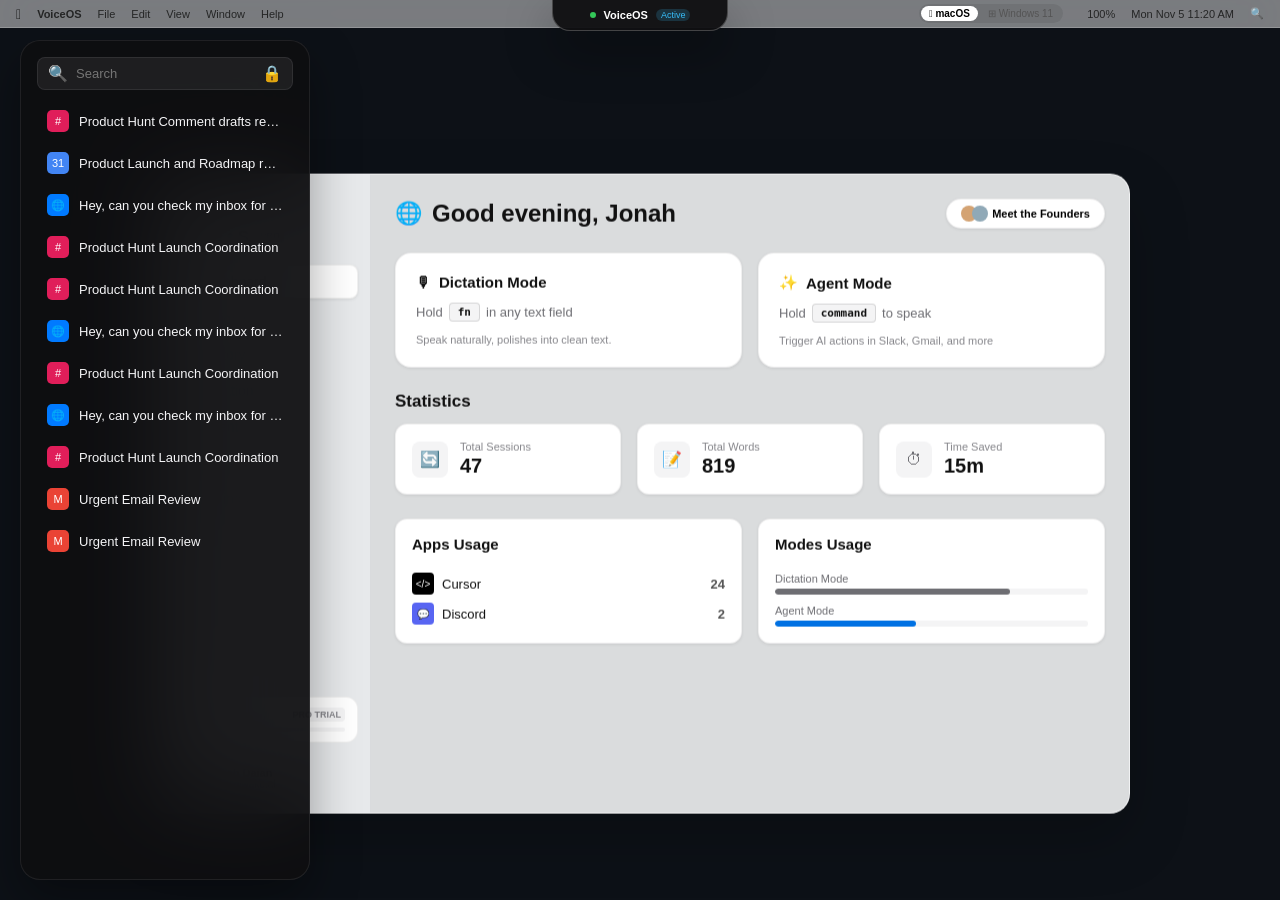
==== app/index.html @ 4b5e52b2 "feat(web): marketing website, web companion application, and UI design assets - Modern landing page " ====
<!DOCTYPE html>
<html lang="en">
<head>
  <meta charset="UTF-8">
  <meta name="viewport" content="width=device-width, initial-scale=1.0">
  <title>VoiceOS — Notch Glass Island & Circle to Ask</title>
  <link rel="stylesheet" href="../tokens.css">
  <link rel="stylesheet" href="styles.css">
</head>
<body>

  <!-- macOS Tahoe Top Menu Bar -->
  <header class="macos-menubar">
    <div class="menubar-left">
      <span class="menubar-apple-logo"></span>
      <span class="menubar-item active">VoiceOS</span>
      <span class="menubar-item">File</span>
      <span class="menubar-item">Edit</span>
      <span class="menubar-item">View</span>
      <span class="menubar-item">Window</span>
      <span class="menubar-item">Help</span>
    </div>
    <div class="menubar-right">
      <!-- Platform Switcher: macOS vs Windows 11 -->
      <div id="platformSwitcher" style="display: flex; align-items: center; background: rgba(0, 0, 0, 0.08); border-radius: 9999px; padding: 2px; gap: 2px; margin-right: 8px;">
        <button id="btnPlatformMac" style="background: #ffffff; border: none; border-radius: 9999px; padding: 2px 8px; font-size: 10px; font-weight: bold; cursor: pointer;"> macOS</button>
        <button id="btnPlatformWin" style="background: none; border: none; border-radius: 9999px; padding: 2px 8px; font-size: 10px; font-weight: 500; cursor: pointer; color: #555;">⊞ Windows 11</button>
      </div>

      <!-- Visible Screen Capture Indicator -->
      <div class="capture-indicator" id="captureIndicator">
        <span class="capture-dot"></span>
        <span>Screen Capture Active</span>
      </div>
      <span class="menubar-item">100%</span>
      <span class="menubar-item" id="menubarClock">Mon Nov 5 11:20 AM</span>
      <span class="menubar-item">🔍</span>
    </div>
  </header>

  <!-- ======================================================================
       CONTINUOUS NOTCH-ATTACHED GLASS ISLAND (Single Morphing Surface)
       ====================================================================== -->
  <div class="notch-island-wrapper">
    <div class="notch-glass-island" id="notchGlassIsland">
      
      <!-- 1. Resting State: Blends with MacBook Notch -->
      <div class="island-resting-content" id="islandResting">
        <div class="island-resting-dot" id="islandStateDot"></div>
        <span class="island-resting-label">VoiceOS</span>
        <span class="island-resting-badge" id="islandStateBadge">Active</span>
      </div>

      <!-- 2. Expanded State: Morphs continuously on hover / voice / capture -->
      <div class="island-expanded-content" id="islandExpanded">
        <!-- Top Control Bar -->
        <div class="island-header-bar">
          <div class="island-brand">
            <svg style="width: 14px; height: 14px; color: #38bdf8; fill: none; stroke: currentColor; stroke-width: 2;" viewBox="0 0 24 24">
              <circle cx="12" cy="12" r="10"></circle>
              <line x1="2" y1="12" x2="22" y2="12"></line>
              <path d="M12 2a15.3 15.3 0 0 1 4 10 15.3 15.3 0 0 1-4 10 15.3 15.3 0 0 1-4-10 15.3 15.3 0 0 1 4-10z"></path>
            </svg>
            <span>VoiceOS Notch Island</span>
          </div>

          <div class="island-header-actions">
            <!-- Circle to Ask Quick Trigger Button -->
            <button class="btn-circle-trigger" id="btnCircleTrigger" title="Circle anything on screen with cursor (Cmd+Shift+C)">
              <span>⭕️</span>
              <span>Circle to Ask</span>
            </button>

            <!-- Pin Control -->
            <button class="btn-pin" id="btnPinIsland" title="Pin Island Open">📌</button>
            
            <!-- History Drawer Toggle -->
            <button class="btn-pin" id="drawerToggleBtn" title="Session History">🕒</button>
            
            <!-- Collapse Button -->
            <button class="btn-collapse" id="btnCollapseIsland" title="Collapse (Esc)">✕</button>
          </div>
        </div>

        <!-- Unified Prompt Field (Type or Speak coexisting seamlessly) -->
        <div class="island-prompt-box">
          <input 
            type="text" 
            class="island-text-input" 
            id="islandInput" 
            placeholder="Ask or type an instruction... (Press Return to send)" 
            autocomplete="off"
          />
          <button class="btn-mic-toggle" id="btnMicToggle" title="Click or Hold Hotkey to Speak">🎙</button>
        </div>

        <!-- Circle to Ask Selection Thumbnail & Redaction Info -->
        <div class="circle-crop-preview" id="circleCropPreview">
          <div class="crop-thumbnail-box">
            <span>📷</span>
          </div>
          <div class="crop-details">
            <div class="crop-meta-row">
              <span id="cropToolBadge">SELECTION</span>
              <span class="redaction-badge" id="redactionBadge">1 REDACTED</span>
            </div>
            <div class="crop-ocr-text" id="cropOcrText">
              Things 3 — Project Feel Productive: Review thumbnail redesign concepts...
            </div>
          </div>
        </div>

        <!-- Quick Action Chips -->
        <div class="quick-action-chips">
          <button class="action-chip" data-query="Spotify pe meri chill playlist laga do">🎵 Spotify Playlist</button>
          <button class="action-chip" data-query="Slack pe team ko bata do meeting late hai">💬 Slack Team Update</button>
          <button class="action-chip" data-query="GitHub pe mere open PRs dikhao">🐙 GitHub Open PRs</button>
          <button class="action-chip" data-query="Search karo: Apple Tahoe liquid glass design">🔍 Search Web</button>
          <button class="action-chip" data-action="explain">Explain this</button>
          <button class="action-chip" data-action="translate">Translate to Hindi</button>
          <button class="action-chip" data-action="things">Add to Things 3</button>
        </div>

        <!-- Background Execution Status Chip -->
        <div id="bgStatusChip" style="display: none; align-items: center; gap: 6px; background: rgba(56, 189, 248, 0.12); border: 1px solid rgba(56, 189, 248, 0.25); border-radius: var(--radius-pill); padding: 4px 10px; font-size: 11px; color: #38bdf8; width: fit-content;">
          <span class="capture-dot" style="background: #38bdf8;"></span>
          <span id="bgStatusText">Running background task...</span>
        </div>

        <!-- Dialog Streams: User Prompt & Agent Answer -->
        <div class="island-dialog-area">
          <div class="dialog-user-speech" id="dialogUserPrompt">Can you schedule an appointment with Kai and Maxim tomo...</div>
          <div class="dialog-agent-reply" id="dialogAgentReply">I have scheduled your meeting with Kai and Maxim.</div>
        </div>

        <!-- Meeting Confirmation Card (Exact match with reference screenshot) -->
        <div class="hud-meeting-card" id="hudMeetingCard">
          <div class="meeting-card-title">Roadmap Discussion with Kai & Maxim</div>
          <div class="meeting-card-time">Monday, June 15, 2026, 2:00 PM - 3:00 PM PDT</div>
          <div class="meeting-card-attendees">
            <span>Attendees: </span>
            <a href="mailto:kai@voiceos.com" style="color: #4da3ff; text-decoration: underline;">kai@voiceos.com</a>, 
            <a href="mailto:maksim@voiceos.com" style="color: #4da3ff; text-decoration: underline;">maksim@voiceos.com</a>
          </div>
          <div class="meeting-card-link-row">
            <a href="https://meet.google.com" target="_blank" class="gmeet-link" style="color: #4da3ff; font-size: 13px; text-decoration: underline;">Google Meet Link</a>
            <button class="btn-copy-link" id="btnCopyMeetLink" title="Copy Google Meet Link" style="background: none; border: none; color: #a1a1aa; cursor: pointer; font-size: 14px;">❐</button>
          </div>
        </div>

        <!-- Sources Row (from reference screenshot) -->
        <div class="hud-sources-row">
          <div class="source-icons-group">
            <span class="source-icon-badge gcal" style="background: #ffffff; color: #4285f4; border-radius: 50%; width: 18px; height: 18px; display: inline-flex; align-items: center; justify-content: center; font-size: 11px; font-weight: bold;">G</span>
            <span class="source-icon-badge gmail" style="background: #ea4335; color: #ffffff; border-radius: 50%; width: 18px; height: 18px; display: inline-flex; align-items: center; justify-content: center; font-size: 11px; font-weight: bold;">G</span>
          </div>
          <span class="source-label" style="font-size: 12px; color: #a1a1aa;">Sources</span>
        </div>

        <!-- Deep-Link Result Card (Spotify / Slack / GitHub / Notes) -->
        <div id="deepLinkCard" style="display: none; background: rgba(255, 255, 255, 0.05); border: 1px solid var(--color-border-subtle-dark); border-radius: var(--radius-md); padding: 10px 14px; align-items: center; justify-content: space-between;">
          <div style="display: flex; align-items: center; gap: 8px;">
            <span id="deepLinkIcon" style="font-size: 14px;">🎵</span>
            <div style="display: flex; flex-direction: column;">
              <span id="deepLinkTitle" style="font-size: 12px; font-weight: 600; color: #ffffff;">Spotify Playback Started</span>
              <span id="deepLinkElapsed" style="font-size: 10px; color: #a1a1aa;">Elapsed: 1.8s</span>
            </div>
          </div>
          <a id="deepLinkBtn" href="#" target="_blank" style="background: #ffffff; color: #000000; padding: 4px 12px; border-radius: var(--radius-pill); font-size: 11px; font-weight: 600; text-decoration: none;">View in App ↗</a>
        </div>

        <!-- Embedded Interactive Confirmation Card (Things 3) -->
        <div class="hud-action-card" id="hudActionCard" style="display: none;">
          <div class="action-card-header">
            <div class="action-card-type">
              <span class="badge-tag">W</span>
              <span>TO-DO</span>
            </div>
            <span class="badge-today">Today</span>
          </div>

          <div class="action-card-task">
            <div class="checkbox-custom" id="actionCheckbox"></div>
            <span id="actionTaskTitle">Review thumbnail concepts</span>
          </div>

          <input type="text" class="action-notes-input" placeholder="Notes (optional)" id="actionNotesInput" value="">

          <div class="action-card-footer">
            <span class="action-metadata">List: Feel Productive</span>
            <button class="action-btn-primary" id="actionConfirmBtn">Add to-do</button>
          </div>
        </div>
      </div>

    </div>
  </div>

  <!-- ======================================================================
       CIRCLE TO ASK FULL-SCREEN SELECTION OVERLAY (Canvas + Crosshair)
       ====================================================================== -->
  <div class="screen-selection-overlay" id="screenSelectionOverlay">
    <canvas class="overlay-canvas" id="selectionCanvas"></canvas>
    
    <!-- Floating Tool Selector -->
    <div class="selection-toolbar" id="selectionToolbar">
      <button class="selection-tool-btn active" data-tool="lasso">✏️ Freehand Lasso</button>
      <button class="selection-tool-btn" data-tool="rectangle">▢ Drag Rectangle</button>
      <button class="selection-tool-btn" data-tool="element">⬚ Element Snap</button>
      <button class="selection-tool-btn" data-tool="window">🗔 Whole Window</button>
      <span style="color: rgba(255,255,255,0.2);">|</span>
      <button class="selection-cancel-btn" id="cancelSelectionBtn">Cancel (Esc)</button>
    </div>
  </div>

  <!-- Floating Obsidian History Side Pane (Docked on left as in reference screenshot) -->
  <aside class="history-drawer" id="historyDrawer">
    <div class="drawer-search-bar">
      <span>🔍</span>
      <input type="text" placeholder="Search" id="drawerSearchInput">
      <span>🔒</span>
    </div>
    <div class="drawer-threads-list" id="drawerThreadsList"></div>
  </aside>

  <!-- Main VoiceOS Application Window -->
  <main class="app-window" id="appWindow">
    
    <!-- Sidebar -->
    <aside class="app-sidebar">
      <div class="traffic-lights">
        <div class="traffic-light tl-red"></div>
        <div class="traffic-light tl-yellow"></div>
        <div class="traffic-light tl-green"></div>
      </div>

      <div class="app-logo">
        <span>voice</span>
        <div class="logo-dot"></div>
        <span>s</span>
        <span class="logo-pro-badge">PRO</span>
      </div>

      <nav class="nav-list">
        <div class="nav-item active" data-tab="dashboard">
          <span>⊞</span>
          <span>Dashboard</span>
        </div>
        <div class="nav-item" data-tab="insights">
          <span>📊</span>
          <span>Insights</span>
        </div>
        <div class="nav-item" data-tab="history">
          <span>🕒</span>
          <span>History</span>
        </div>
        <div class="nav-item" data-tab="dictation">
          <span>🎙</span>
          <span>Dictation</span>
        </div>
        <div class="nav-item" data-tab="agent">
          <span>✨</span>
          <span>Agent</span>
        </div>
        <div class="nav-item" data-tab="apps">
          <span>📦</span>
          <span>Apps</span>
        </div>
        <div class="nav-item" data-tab="settings">
          <span>⚙</span>
          <span>Settings</span>
        </div>
      </nav>

      <!-- Pro Trial Progress -->
      <div class="trial-card">
        <div class="trial-header">
          <span>0 / 14 days</span>
          <span class="trial-pro-badge">PRO TRIAL</span>
        </div>
        <div class="trial-progress-track">
          <div class="trial-progress-bar"></div>
        </div>
      </div>

      <!-- User Card -->
      <div class="user-profile-card">
        <div class="user-avatar">J</div>
        <div class="user-info">
          <span class="user-name">Jonah Daian</span>
          <span class="user-email">jonah@wako.ai</span>
        </div>
      </div>
    </aside>

    <!-- Main Content Area -->
    <section class="app-content">

      <!-- View 1: Dashboard -->
      <div class="view-panel active" id="view-dashboard">
        <div class="content-header">
          <div class="greeting-row">
            <span style="font-size: 22px;">🌐</span>
            <h1 class="greeting-title">Good evening, Jonah</h1>
          </div>

          <button class="founders-btn">
            <span style="display: flex; margin-right: -4px;">
              <span style="width: 16px; height: 16px; border-radius: 50%; background: #d4a373; display: inline-block;"></span>
              <span style="width: 16px; height: 16px; border-radius: 50%; background: #90a9b7; display: inline-block; margin-left: -5px;"></span>
            </span>
            <span>Meet the Founders</span>
          </button>
        </div>

        <!-- Two Mode Cards (Hero) -->
        <div class="hero-modes-grid">
          <div class="mode-card" id="dictationModeCard" style="cursor: pointer;">
            <div class="mode-card-header">
              <span>🎙</span>
              <span>Dictation Mode</span>
            </div>
            <div class="mode-hotkey-row">
              <span>Hold</span>
              <span class="keycap">fn</span>
              <span>in any text field</span>
            </div>
            <p class="mode-description">Speak naturally, polishes into clean text.</p>
          </div>

          <div class="mode-card" id="agentModeCard" style="cursor: pointer;">
            <div class="mode-card-header">
              <span>✨</span>
              <span>Agent Mode</span>
            </div>
            <div class="mode-hotkey-row">
              <span>Hold</span>
              <span class="keycap">command</span>
              <span>to speak</span>
            </div>
            <p class="mode-description">Trigger AI actions in Slack, Gmail, and more</p>
          </div>
        </div>

        <!-- Statistics Section -->
        <div class="stats-section">
          <h2 class="section-title">Statistics</h2>
          <div class="stats-grid">
            <div class="stat-card">
              <div class="stat-icon-box">🔄</div>
              <div class="stat-meta">
                <span class="stat-label">Total Sessions</span>
                <span class="stat-value" id="totalSessions">47</span>
              </div>
            </div>

            <div class="stat-card">
              <div class="stat-icon-box">📝</div>
              <div class="stat-meta">
                <span class="stat-label">Total Words</span>
                <span class="stat-value" id="totalWords">819</span>
              </div>
            </div>

            <div class="stat-card">
              <div class="stat-icon-box">⏱</div>
              <div class="stat-meta">
                <span class="stat-label">Time Saved</span>
                <span class="stat-value" id="timeSaved">15m</span>
              </div>
            </div>
          </div>
        </div>

        <!-- Usage Section -->
        <div class="usage-grid">
          <div class="usage-card">
            <h3 style="font-size: 15px; font-weight: bold; margin-bottom: 8px;">Apps Usage</h3>
            <div style="display: flex; flex-direction: column; gap: 8px;">
              <div class="app-usage-row">
                <div class="app-badge-pill">
                  <div class="app-small-icon">&lt;/&gt;</div>
                  <span>Cursor</span>
                </div>
                <span style="font-weight: 600; color: #555;">24</span>
              </div>
              <div class="app-usage-row">
                <div class="app-badge-pill">
                  <div class="app-small-icon" style="background: #5865F2;">💬</div>
                  <span>Discord</span>
                </div>
                <span style="font-weight: 600; color: #555;">2</span>
              </div>
            </div>
          </div>

          <div class="usage-card">
            <h3 style="font-size: 15px; font-weight: bold; margin-bottom: 8px;">Modes Usage</h3>
            <div style="display: flex; flex-direction: column; gap: 10px;">
              <div class="mode-bar-row">
                <span>Dictation Mode</span>
                <div class="bar-track">
                  <div class="bar-fill-dictation"></div>
                </div>
              </div>
              <div class="mode-bar-row">
                <span>Agent Mode</span>
                <div class="bar-track">
                  <div class="bar-fill-agent"></div>
                </div>
              </div>
            </div>
          </div>
        </div>
      </div>

      <!-- View 2: Apps -->
      <div class="view-panel" id="view-apps">
        <div class="content-header">
          <h1 class="greeting-title">Apps & Connectors</h1>
          <div class="subtabs-bar">
            <button class="subtab-pill active" id="tabMyApps">My Apps</button>
            <button class="subtab-pill" id="tabConnectors">Connector Registry (24)</button>
            <button class="subtab-pill" id="tabMarketplace">App Store Marketplace (10)</button>
            <button class="subtab-pill" id="tabMcpServer">Custom MCP Server</button>
          </div>
        </div>

        <div class="build-app-card">
          <h3 style="font-size: 16px; font-weight: bold;">Build an app</h3>
          <p style="font-size: 13px; color: #6e6e73;">Describe in a sentence and VoiceOS builds it. Test, save, share.</p>
          <div class="build-input-row">
            <input type="text" class="build-input-field" placeholder="Type or hold fn shift to speak">
            <button class="btn-secondary" id="openAppBuilderBtn">Create</button>
          </div>
        </div>

        <!-- Section A: My Apps Grid -->
        <div id="sectionMyApps">
          <div class="apps-header-row">
            <div style="display: flex; align-items: center; gap: 8px;">
              <h2 class="section-title">My Apps</h2>
              <span style="font-size: 12px; color: #888;">Drag to rearrange</span>
            </div>
            <div class="powered-pill">
              <span style="opacity: 0.7;">Powered by</span>
              <span style="font-weight: bold;">VoiceOS</span>
            </div>
          </div>
          <div class="apps-grid" id="appsGrid"></div>
        </div>

        <!-- Section B: Verified Connectors Registry -->
        <div id="sectionConnectors" style="display: none; flex-direction: column; gap: 16px;">
          <h2 class="section-title">Verified App Connectors</h2>
          <div id="connectorsList" style="display: flex; flex-direction: column; gap: 10px;"></div>
        </div>

        <!-- Section C: In-App App Store Marketplace -->
        <div id="sectionMarketplace" style="display: none; flex-direction: column; gap: 14px;">
          <div class="marketplace-filter-bar">
            <div class="marketplace-categories-row" id="marketCategoriesRow">
              <button class="market-cat-pill active" data-cat="all">All</button>
              <button class="market-cat-pill" data-cat="Productivity">Productivity</button>
              <button class="market-cat-pill" data-cat="Developer">Developer</button>
              <button class="market-cat-pill" data-cat="Communication">Communication</button>
              <button class="market-cat-pill" data-cat="AI">AI</button>
              <button class="market-cat-pill" data-cat="Music & Media">Music & Media</button>
            </div>
            <input type="text" class="marketplace-search-input" id="marketplaceSearchInput" placeholder="Search 10+ integrations...">
          </div>
          <div class="marketplace-grid" id="marketplaceGrid"></div>
        </div>

        <!-- Section D: Custom MCP Server Flow -->
        <div id="sectionMcpServer" style="display: none; flex-direction: column; gap: 16px;">
          <div class="mode-card">
            <h3 style="font-size: 16px; font-weight: bold;">Connect Custom MCP Server</h3>
            <p style="font-size: 12px; color: #6e6e73;">VoiceOS connects to any Model Context Protocol SSE/stdio endpoint, introspects its capabilities via tools/list, and creates a typed integration manifest.</p>
            <div style="display: flex; gap: 8px; margin-top: 6px;">
              <input type="text" id="mcpEndpointInput" class="build-input-field" placeholder="http://localhost:8000/sse or say 'VoiceOS, add MCP server at ...'" value="http://localhost:8000/sse" style="flex: 1;">
              <button class="btn-secondary" id="btnIntrospectMcp">Handshake & Introspect</button>
            </div>
          </div>
          <div id="mcpIntrospectionResult" style="display: none; flex-direction: column; gap: 10px;"></div>
        </div>
      </div>

      <!-- View 3: Settings (with Circle to Ask & Remembered Permissions) -->
      <div class="view-panel" id="view-settings">
        <h1 class="greeting-title">Settings</h1>

        <!-- Hotkey Conflict Warning Banner -->
        <div class="conflict-warning-card" id="hotkeyConflictBanner">
          <div class="conflict-header-row">
            <div class="conflict-title">
              <span>⚠️</span>
              <span>macOS System Dictation (fn fn) Detected</span>
            </div>
            <button class="btn-apply-fix" id="btnApply1ClickFix">Apply 1-Click Fix</button>
          </div>
          <p style="font-size: 12px; color: #6e6e73; margin: 0;">macOS system dictation is bound to double-tap 'fn'. VoiceOS hold-to-speak (250ms threshold) safely passes through short taps for Globe/Emoji, but applying the fix cleanly disables system double-tap.</p>
          <div style="font-size: 11px; background: rgba(0,0,0,0.04); padding: 4px 8px; border-radius: 4px; font-family: monospace; color: #444;">
            Terminal: defaults write com.apple.HIToolbox AppleDictationAutoEnable -bool false
          </div>
        </div>

        <!-- Hotkey Configuration & Tap vs Hold 250ms Tester -->
        <div class="mode-card">
          <div style="display: flex; justify-content: space-between; align-items: center;">
            <h3 style="font-size: 16px; font-weight: bold;">Hotkeys & Input Timing Engine</h3>
            <span style="font-size: 11px; color: #007aff; background: rgba(0, 122, 255, 0.1); padding: 2px 8px; border-radius: 9999px; font-weight: 600;">250ms Threshold Active</span>
          </div>
          <p style="font-size: 12px; color: #6e6e73;">Customize the trigger keys for dictation and agent modes. Short taps (< 250ms) are passed directly through to macOS or Windows.</p>

          <div style="display: flex; flex-direction: column; gap: 4px; margin-top: 6px;">
            <div class="hotkey-picker-row">
              <div>
                <div style="font-weight: 600; font-size: 13px;">Dictation Mode Key</div>
                <div style="color: #888; font-size: 11px;">Hold to speak, release to insert clean formatted text</div>
              </div>
              <select class="hotkey-select" id="selectDictationKey">
                <option value="fn" selected>fn (Hold to Speak - Default)</option>
                <option value="right_cmd">Right ⌘ (Hold)</option>
                <option value="ctrl_space">⌃ Control + Space</option>
                <option value="caps_lock">Caps Lock (Hold)</option>
                <option value="win_h">Win + H (Windows 11)</option>
              </select>
            </div>

            <div class="hotkey-picker-row">
              <div>
                <div style="font-weight: 600; font-size: 13px;">Agent Mode Key</div>
                <div style="color: #888; font-size: 11px;">Hold to trigger background computer control actions</div>
              </div>
              <select class="hotkey-select" id="selectAgentKey">
                <option value="cmd" selected>⌘ Command (Hold - Default)</option>
                <option value="option_space">⌥ Option + Space</option>
                <option value="alt_space">Alt + Space (Windows)</option>
              </select>
            </div>
          </div>

          <!-- Interactive Tap vs Hold Tester -->
          <div class="key-tester-interactive-box" style="margin-top: 12px;">
            <button class="btn-press-hold-test" id="btnTestHoldKey">Press & Hold Test Key (fn)</button>
            <div style="font-size: 12px; font-weight: 600;" id="keyTesterFeedback">Tap quickly (< 250ms) for Emoji passthrough or hold for VoiceOS</div>
          </div>
        </div>

        <!-- Remembered Permissions Table -->
        <div class="mode-card">
          <div style="display: flex; justify-content: space-between; align-items: center;">
            <h3 style="font-size: 16px; font-weight: bold;">Remembered Permissions (Scoped Grants)</h3>
            <span style="font-size: 11px; color: #34c759; background: rgba(52, 199, 89, 0.15); padding: 2px 8px; border-radius: 9999px; font-weight: 600;">Active Safety Protocol</span>
          </div>
          <p style="font-size: 12px; color: #6e6e73;">Voice and click grants approved by you. Consequential actions still require exact payload confirmation.</p>
          
          <div id="permissionsTable" style="display: flex; flex-direction: column; gap: 8px; margin-top: 4px;"></div>
        </div>
        
        <div class="mode-card">
          <h3 style="font-size: 16px; font-weight: bold;">Circle to Ask & Screen Context</h3>
          <div style="display: flex; flex-direction: column; gap: 12px; font-size: 13px;">
            <div style="display: flex; justify-content: space-between; align-items: center;">
              <div>
                <div style="font-weight: 600;">Circle to Ask Hotkey</div>
                <div style="color: #666; font-size: 12px;">Trigger freehand lasso or element capture across all displays</div>
              </div>
              <span class="keycap">⌘ ⇧ C</span>
            </div>
            <div style="display: flex; justify-content: space-between; align-items: center;">
              <div>
                <div style="font-weight: 600;">Default Selection Tool</div>
                <div style="color: #666; font-size: 12px;">Tool active when overlay opens</div>
              </div>
              <span class="keycap">Freehand Lasso</span>
            </div>
            <div style="display: flex; justify-content: space-between; align-items: center;">
              <div>
                <div style="font-weight: 600;">Automatic Secret Redaction</div>
                <div style="color: #666; font-size: 12px;">Mask API tokens, passwords, and card numbers before processing</div>
              </div>
              <span class="keycap" style="color: #34c759;">Enabled</span>
            </div>
          </div>
        </div>
      </div>

      <!-- Other View Panels -->
      <div class="view-panel" id="view-insights">
        <h1 class="greeting-title">Insights</h1>
        <p style="color: #666;">Voice activity timeline and task velocity metrics.</p>
      </div>

      <div class="view-panel" id="view-history">
        <div class="task-panel-header">
          <div>
            <h1 class="greeting-title">Task Panel & History</h1>
            <p style="color: #666; font-size: 13px;">Manage concurrent background execution queues, mid-flight cancellations, and encrypted session logs.</p>
          </div>
          <div class="task-export-actions">
            <button class="btn-export" id="btnExportJson">Export JSON</button>
            <button class="btn-export" id="btnExportMd">Export Markdown</button>
          </div>
        </div>

        <!-- Filter & Search Bar -->
        <div class="task-filter-row">
          <div class="marketplace-categories-row" id="taskStatusFilters">
            <button class="market-cat-pill active" data-filter="all">All</button>
            <button class="market-cat-pill" data-filter="running">Active Queue</button>
            <button class="market-cat-pill" data-filter="done">Completed</button>
            <button class="market-cat-pill" data-filter="failed">Failed / Cancelled</button>
          </div>
          <input type="text" class="marketplace-search-input" id="taskSearchInput" placeholder="Search tasks by prompt, app, or result...">
        </div>

        <!-- Active Running Queue Section -->
        <div class="running-tasks-card" id="runningTasksSection">
          <div style="display: flex; justify-content: space-between; align-items: center;">
            <div style="font-size: 13px; font-weight: 700; color: #007aff; display: flex; align-items: center; gap: 6px;">
              <span>⚡️</span>
              <span id="activeQueueCount">2 Running in Background (No Interruption)</span>
            </div>
            <span style="font-size: 11px; color: #8e8e93;">Non-intrusive Worker Queue</span>
          </div>
          <div id="runningTasksList" style="display: flex; flex-direction: column; gap: 8px;"></div>
        </div>

        <!-- Day-Grouped History Section -->
        <div id="dayGroupedHistoryContainer" style="display: flex; flex-direction: column;"></div>
      </div>

      <div class="view-panel" id="view-dictation">
        <div class="dictation-container">
          <div class="dictation-header-bar">
            <div>
              <h1 class="greeting-title" id="dictationHeadingTitle">100+ Multilingual Dictation Studio</h1>
              <p style="color: #666; font-size: 13px;">Zero-WER Whisper large-v3 transcription, real-time code-switching, and contextual formatting.</p>
            </div>
            <div style="display: flex; gap: 8px; align-items: center;">
              <span style="font-size: 12px; color: #666;">UI Language:</span>
              <select id="uiLangSelect" style="padding: 4px 10px; border-radius: 6px; border: 1px solid #ccc; font-size: 12px; background: #fff;">
                <option value="en">English (US)</option>
                <option value="ja">日本語 (Japanese)</option>
              </select>
            </div>
          </div>

          <!-- Hero Waveform & Controls -->
          <div class="dictation-hero-card">
            <div class="waveform-box">
              <div style="display: flex; align-items: center; gap: 10px;">
                <button class="btn-mic-toggle" id="btnDictationSimMic" style="width: 38px; height: 38px; font-size: 18px;">🎙</button>
                <div>
                  <div style="font-size: 12px; font-weight: 600;" id="waveformStatus">Live Audio Input Simulator</div>
                  <div style="font-size: 10px; color: rgba(255,255,255,0.6);" id="waveformDetails">48kHz 24-bit · VAD Speech Active</div>
                </div>
              </div>
              <canvas class="waveform-canvas" id="dictationWaveformCanvas" width="450" height="42"></canvas>
              <div style="display: flex; flex-direction: column; align-items: flex-end;">
                <span class="redaction-badge" id="detectedLangBadge" style="background: rgba(52, 199, 89, 0.2); color: #34c759;">🇺🇸 English · 98%</span>
                <span id="codeSwitchingBadge" style="font-size: 10px; color: #ff9500; margin-top: 2px; display: none;">⚡️ Code-Switching Active</span>
              </div>
            </div>

            <!-- 15 Language Fixtures -->
            <div>
              <div style="font-size: 12px; font-weight: 600; margin-bottom: 8px; color: #333;">
                <span>Test 15 Real Language Fixtures & Code-Switching:</span>
              </div>
              <div class="fixture-chips-wrap" id="fixtureChipsContainer">
                <!-- Dynamically filled by app.js -->
              </div>
            </div>

            <!-- Per-App Context Profile Switcher -->
            <div style="display: flex; justify-content: space-between; align-items: center; flex-wrap: wrap; gap: 8px; border-top: 1px solid rgba(0,0,0,0.06); padding-top: 12px;">
              <span style="font-size: 12px; font-weight: 600; color: #555;">App Context Profile:</span>
              <div class="app-profile-bar" id="appProfileBar">
                <button class="profile-pill-btn active" data-profile="general">General</button>
                <button class="profile-pill-btn" data-profile="slack">Slack</button>
                <button class="profile-pill-btn" data-profile="email">Mail / Gmail</button>
                <button class="profile-pill-btn" data-profile="vscode">VS Code</button>
                <button class="profile-pill-btn" data-profile="issueTracker">Linear / Jira</button>
                <button class="profile-pill-btn" data-profile="notes">Apple Notes</button>
              </div>
            </div>

            <!-- Result Grid (Raw vs Clean Polished) -->
            <div class="dictation-result-grid">
              <div class="transcript-pane">
                <div class="transcript-pane-header">
                  <span>Raw Audio Transcript</span>
                  <span id="rawWordCount">0 words</span>
                </div>
                <div class="transcript-text" id="rawTranscriptView" style="color: #666;">Select a language fixture above or click mic to dictate.</div>
              </div>

              <div class="transcript-pane" style="border-color: rgba(0, 122, 255, 0.3);">
                <div class="transcript-pane-header">
                  <span style="color: #007aff;">VoiceOS Polished Text</span>
                  <span id="cleanWordCount" style="color: #007aff;">0 words</span>
                </div>
                <div class="transcript-text" id="polishedTranscriptView" style="font-weight: 500;">—</div>
                <div class="correction-tags-wrap" id="correctionTagsWrap"></div>
              </div>
            </div>

            <!-- Spoken Edit Mode Playground -->
            <div style="background: #fafafa; border-radius: 8px; padding: 12px; border: 1px solid #e5e5ea;">
              <div style="font-size: 12px; font-weight: 600; margin-bottom: 8px; color: #444;">
                <span>Spoken Edit Mode Commands:</span>
              </div>
              <div style="display: flex; gap: 8px; flex-wrap: wrap;">
                <button class="spoken-cmd-btn" data-cmd="make it bullet points">📝 "Make it bullet points"</button>
                <button class="spoken-cmd-btn" data-cmd="more casual">💬 "More casual"</button>
                <button class="spoken-cmd-btn" data-cmd="more formal">🎩 "More formal"</button>
                <button class="spoken-cmd-btn" data-cmd="wrap in code block">&lt;/&gt; "Wrap in code block"</button>
                <button class="spoken-cmd-btn" data-cmd="translate to japanese">🇯🇵 "Translate to Japanese"</button>
                <button class="spoken-cmd-btn" data-cmd="shorten">✂️ "Shorten"</button>
              </div>
            </div>

          </div>
        </div>
      </div>

      <!-- View 5: Agent Workspace (Exact match with reference screenshot) -->
      <div class="view-panel" id="view-agent">
        <!-- Agent Workspace Content -->
        <div class="agent-workspace-container">
          <!-- Window Top Tab Bar -->
          <div class="workspace-top-bar">
            <div class="workspace-tab-pill">
              <span>Landing page banner for Product ...</span>
            </div>
            <div class="workspace-top-actions">
              <span>...</span>
              <span>◫</span>
            </div>
          </div>

          <!-- User Message Card -->
          <div class="workspace-user-message">
            Can you add a banner at the top of the landing page announcing that we just launched on Product Hunt?
          </div>

          <!-- Agent Execution Progress Flow -->
          <div class="workspace-agent-thread">
            <div class="agent-thought-meta">Thought for 21s</div>
            <p class="agent-prose-text">
              The window is empty (no workspace directory). I need to locate the landing page project before I can add the banner. Let me look at likely development directories and recent context.
            </p>

            <!-- Step Pill 1 -->
            <div class="agent-step-pill">
              <span class="step-icon">&gt;_</span>
              <span>Ran 2 commands</span>
            </div>
            <p class="agent-prose-text">
              None of those are an obvious landing page. There are several recent chats from today, though. Let me check the most recent transcripts to find which project you've been working on.
            </p>

            <!-- Step Pill 2 -->
            <div class="agent-step-pill">
              <span class="step-icon">&gt;_</span>
              <span>Explored 1 search</span>
            </div>
            <p class="agent-prose-text">
              Let me search these recent chats for references to a landing page to find the project path.
            </p>

            <!-- Step Pill 3 -->
            <div class="agent-step-pill">
              <span class="step-icon">&gt;_</span>
              <span>Explored 2 searches</span>
            </div>
            <p class="agent-prose-text">
              Several recent chats reference both a landing page and Product Hunt. Let me look at the most recent one to find the actual project path.
            </p>

            <!-- Active Status -->
            <div class="agent-active-status">
              <span class="active-spinner"></span>
              <span>Exploring</span>
            </div>

            <!-- Thinking Collapsible -->
            <div class="agent-thinking-collapsible">
              <div class="thinking-header" onclick="this.parentElement.classList.toggle('collapsed')">
                <span>Thinking</span>
                <span class="chevron-toggle">∨</span>
              </div>
              <div class="thinking-body">
                <p>searching through the file paths to identify web projects, looking for telltale markers like package.json, workspace configurations, and index.html files, while filtering out the .cursor directory and focusing on what directories actually exist in the jonah user folder.</p>
                <div class="code-log-line">grepped Users/jonah/ in d165e042-1653-4b03-a60e-18883f972f75.jsonl</div>
              </div>
            </div>

            <!-- Planning Next Moves Status -->
            <div class="agent-planning-status">
              Planning next moves
            </div>
          </div>

          <!-- Bottom Follow-up Input Bar -->
          <div class="workspace-bottom-bar">
            <div class="bottom-input-wrap">
              <button class="btn-input-add">+</button>
              <input type="text" placeholder="Send follow-up" class="bottom-followup-input">
            </div>

            <div class="bottom-controls-row">
              <div class="local-badge">
                <span>💻</span>
                <span>Local</span>
              </div>

              <div class="model-picker-badge">
                <span>Opus 4.8 Max</span>
              </div>

              <div class="reaction-icons-group">
                <button title="Helpful">👍</button>
                <button title="Unhelpful">👎</button>
                <button title="Comments">💬</button>
                <button title="Regenerate">✨</button>
                <button title="More">...</button>
              </div>

              <div class="context-usage-pill">
                <span>○ 17%</span>
              </div>
            </div>
          </div>
        </div>

        <!-- Live Subtitle Overlay (as in reference screenshot) -->
        <div class="speech-subtitle-overlay" id="speechSubtitleOverlay">
          and this kind of like uh
        </div>

        <!-- Webcam Picture-in-Picture Box (bottom right corner) -->
        <div class="webcam-pip-box">
          <div class="webcam-pip-video-mock">
            <div class="webcam-live-indicator">● LIVE</div>
            <div class="webcam-user-face">🧑🏻‍💻</div>
          </div>
        </div>
      </div>

    </section>
  </main>

  <!-- Permissions Review Sheet Modal -->
  <div class="modal-overlay" id="permReviewModalOverlay">
    <div class="permission-sheet-box">
      <button class="modal-close-btn" id="permReviewCloseBtn">✕</button>
      <div style="display: flex; align-items: center; gap: 10px;">
        <div id="permModalIcon" style="font-size: 28px;">📦</div>
        <div>
          <h2 id="permModalTitle" style="font-size: 16px; font-weight: bold; margin: 0;">Install Integration</h2>
          <span id="permModalPublisher" style="font-size: 12px; color: #8e8e93;">Publisher</span>
        </div>
      </div>
      <p style="font-size: 13px; color: #555; margin: 0;">Review minimal scopes requested before connecting. VoiceOS enforces payload-bound confirmations for consequential operations.</p>
      
      <div id="permScopesList" style="display: flex; flex-direction: column; gap: 8px; max-height: 200px; overflow-y: auto;"></div>

      <div style="display: flex; justify-content: flex-end; gap: 10px; margin-top: 10px;">
        <button class="btn-secondary" id="permCancelBtn">Cancel</button>
        <button class="btn-generate" id="permConfirmInstallBtn" style="background: #007aff;">Confirm & Connect</button>
      </div>
    </div>
  </div>

  <!-- App Builder BETA Modal (Exact match with betapage screenshot) -->
  <div class="modal-overlay" id="modalOverlay">
    <div class="modal-box beta-builder-modal">
      <div class="modal-window-bar">
        <div class="traffic-lights">
          <div class="traffic-light tl-red"></div>
          <div class="traffic-light tl-yellow"></div>
          <div class="traffic-light tl-green"></div>
        </div>
        <button class="modal-close-btn" id="modalCloseBtn" style="position: static; font-size: 16px;">✕</button>
      </div>

      <div class="modal-body-sky">
        <div class="ripple-glow-ring"></div>
        <span class="badge-beta" style="margin-bottom: 12px;">BETA</span>
        <h2 class="modal-title" style="font-size: 38px; font-weight: 800; letter-spacing: -0.5px; margin-bottom: 8px;">Tell VoiceOS what to build</h2>
        <p class="modal-subtitle" style="font-size: 15px; color: #6e6e73; margin-bottom: 28px;">Describe it in your own words, or paste an MCP server URL.</p>

        <div class="modal-textarea-container" style="background: #ffffff; border-radius: 20px; box-shadow: 0 15px 35px rgba(0, 0, 0, 0.06); border: 1px solid rgba(0, 0, 0, 0.05); padding: 18px 20px; width: 100%; max-width: 540px;">
          <textarea class="modal-textarea" id="mcpPromptText" style="border: none; font-size: 15px; width: 100%; height: 75px; resize: none; outline: none; line-height: 1.5; color: #1c1c1e;">build me an integration into Things 3 so that I can add tasks into my inbox on Things 3 using just my voice.</textarea>
          <div class="modal-action-row" style="display: flex; justify-content: space-between; align-items: center; margin-top: 14px;">
            <button class="btn-secondary" style="padding: 6px 14px; font-size: 13px; border-radius: var(--radius-pill); background: #f2f2f7; border: 1px solid rgba(0,0,0,0.06);">🖼 Image</button>
            <div style="position: relative;">
              <button class="btn-generate" id="generateAppBtn" style="background: #11141a; color: #fff; border-radius: var(--radius-pill); padding: 8px 20px; font-size: 13px; font-weight: 600; cursor: pointer;">Generate</button>
              <div class="generate-hover-tooltip">Generate</div>
            </div>
          </div>
        </div>
      </div>
    </div>
  </div>

  <!-- Toast Notice -->
  <div class="toast-notice" id="toastNotice">VoiceOS Agent initialized</div>

  <script src="app.js"></script>
</body>
</html>
---- tokens.css ----
:root {
  /* =========================================================================
     VoiceOS Design System Tokens (Generated strictly from DESIGN.md & Screenshots)
     macOS Tahoe Liquid Glass & Restrained Editorial Web Palette
     ========================================================================= */

  /* Surface & Background Colors */
  --color-bg-canvas: #09090b;
  --color-bg-window-light: rgba(248, 249, 250, 0.88);
  --color-bg-window-dark: rgba(18, 18, 20, 0.88);
  --color-bg-surface-light: #ffffff;
  --color-bg-surface-dark: #161618;
  --color-bg-surface-elevated-light: #f4f4f5;
  --color-bg-surface-elevated-dark: #222226;
  --color-bg-hud: rgba(14, 14, 16, 0.94);
  --color-bg-notch-pill: #000000;
  --color-bg-input-dark: rgba(255, 255, 255, 0.07);
  --color-bg-input-light: rgba(0, 0, 0, 0.04);

  /* Typography Colors */
  --color-text-primary-light: #111111;
  --color-text-primary-dark: #f5f5f7;
  --color-text-secondary-light: #6e6e73;
  --color-text-secondary-dark: #a1a1aa;
  --color-text-muted-light: #86868b;
  --color-text-muted-dark: #71717a;
  --color-text-accent: #0066cc;
  --color-text-accent-dark: #2997ff;

  /* Borders & Dividers */
  --color-border-subtle-light: rgba(0, 0, 0, 0.06);
  --color-border-subtle-dark: rgba(255, 255, 255, 0.08);
  --color-border-strong-light: rgba(0, 0, 0, 0.12);
  --color-border-strong-dark: rgba(255, 255, 255, 0.16);
  --color-border-glass-specular: rgba(255, 255, 255, 0.22);

  /* Semantic Accent & Status */
  --color-accent-blue: #0071e3;
  --color-accent-green: #34c759;
  --color-accent-amber: #ff9f0a;
  --color-accent-red: #ff453a;
  --color-accent-purple: #af52de;

  /* Typography Scale */
  --font-family-sans: -apple-system, BlinkMacSystemFont, "SF Pro Display", "SF Pro Text", "Helvetica Neue", sans-serif;
  --font-family-mono: "SF Mono", Menlo, Monaco, Consolas, monospace;

  --font-size-xs: 11px;
  --font-size-sm: 13px;
  --font-size-base: 14px;
  --font-size-md: 15px;
  --font-size-lg: 17px;
  --font-size-xl: 20px;
  --font-size-2xl: 24px;
  --font-size-3xl: 32px;
  --font-size-4xl: 44px;

  --font-weight-regular: 400;
  --font-weight-medium: 500;
  --font-weight-semibold: 600;
  --font-weight-bold: 700;

  --line-height-tight: 1.15;
  --line-height-normal: 1.45;
  --line-height-relaxed: 1.6;

  /* Radius Scale */
  --radius-xs: 4px;
  --radius-sm: 8px;
  --radius-md: 12px;
  --radius-lg: 16px;
  --radius-xl: 20px;
  --radius-2xl: 24px;
  --radius-pill: 9999px;

  /* Spacing Scale */
  --space-1: 4px;
  --space-2: 8px;
  --space-3: 12px;
  --space-4: 16px;
  --space-5: 20px;
  --space-6: 24px;
  --space-8: 32px;
  --space-10: 40px;
  --space-12: 48px;
  --space-16: 64px;

  /* Shadows */
  --shadow-sm: 0 1px 3px rgba(0, 0, 0, 0.08);
  --shadow-md: 0 4px 12px rgba(0, 0, 0, 0.06);
  --shadow-lg: 0 12px 32px rgba(0, 0, 0, 0.12);
  --shadow-hud: 0 20px 48px rgba(0, 0, 0, 0.35);

  /* Glass Blur & Transitions */
  --blur-window: 30px;
  --blur-hud: 40px;
  --transition-spring: cubic-bezier(0.16, 1, 0.3, 1);
  --transition-duration: 220ms;
}
---- app/styles.css ----
@import url('../tokens.css');

/* ==========================================================================
   VoiceOS Native Tahoe Liquid Glass Desktop Stylesheet
   ADD-ON: Continuous Notch-Attached Glass Island + Circle to Ask Overlay
   ========================================================================== */

* {
  box-sizing: border-box;
  margin: 0;
  padding: 0;
  -webkit-font-smoothing: antialiased;
  -moz-osx-font-smoothing: grayscale;
}

body {
  font-family: var(--font-family-sans);
  background: #0d1117 url('https://images.unsplash.com/photo-1618005182384-a83a8bd57fbe?q=80&w=2564&auto=format&fit=crop') no-repeat center center fixed;
  background-size: cover;
  min-height: 100vh;
  width: 100vw;
  overflow: hidden;
  color: var(--color-text-primary-light);
  user-select: none;
}

/* macOS Tahoe Top Menu Bar */
.macos-menubar {
  height: 28px;
  width: 100%;
  background: rgba(255, 255, 255, 0.45);
  backdrop-filter: blur(25px);
  -webkit-backdrop-filter: blur(25px);
  border-bottom: 1px solid rgba(255, 255, 255, 0.2);
  display: flex;
  align-items: center;
  justify-content: space-between;
  padding: 0 16px;
  font-size: var(--font-size-xs);
  font-weight: var(--font-weight-medium);
  color: #1a1a1a;
  position: fixed;
  top: 0;
  left: 0;
  z-index: 1000;
}

.menubar-left, .menubar-right {
  display: flex;
  align-items: center;
  gap: 16px;
}

.menubar-apple-logo {
  font-size: 14px;
}

.menubar-item {
  cursor: pointer;
  opacity: 0.88;
  transition: opacity 0.15s;
}

.menubar-item:hover {
  opacity: 1;
}

.menubar-item.active {
  font-weight: var(--font-weight-bold);
}

/* Privacy Capture Indicator in Menubar */
.capture-indicator {
  display: none;
  align-items: center;
  gap: 5px;
  background: rgba(255, 159, 10, 0.2);
  color: #ff9f0a;
  padding: 2px 8px;
  border-radius: var(--radius-pill);
  font-size: 10px;
  font-weight: var(--font-weight-bold);
}

.capture-indicator.active {
  display: flex;
}

.capture-dot {
  width: 6px;
  height: 6px;
  background: #ff9f0a;
  border-radius: 50%;
  animation: pulse-dot 1s infinite alternate;
}

@keyframes pulse-dot {
  0% { opacity: 0.4; }
  100% { opacity: 1; }
}

/* ==========================================================================
   CONTINUOUS NOTCH-ATTACHED GLASS ISLAND
   Attached to the MacBook notch, morphs on hover into expanded glass surface
   ========================================================================== */

.notch-island-wrapper {
  position: fixed;
  top: 0;
  left: 50%;
  transform: translateX(-50%);
  z-index: 1500;
  pointer-events: auto;
}

.notch-glass-island {
  position: relative;
  background: var(--color-bg-hud);
  backdrop-filter: blur(var(--blur-hud));
  -webkit-backdrop-filter: blur(var(--blur-hud));
  border: 1px solid var(--color-border-glass-specular);
  border-top: none;
  border-bottom-left-radius: 18px;
  border-bottom-right-radius: 18px;
  box-shadow: var(--shadow-hud);
  color: var(--color-text-primary-dark);
  cursor: pointer;
  width: 176px;
  min-height: 30px;
  transition: width 0.35s cubic-bezier(0.16, 1, 0.3, 1),
              min-height 0.35s cubic-bezier(0.16, 1, 0.3, 1),
              border-radius 0.35s cubic-bezier(0.16, 1, 0.3, 1),
              padding 0.35s cubic-bezier(0.16, 1, 0.3, 1);
  overflow: hidden;
}

/* Resting State: Blends flush with the MacBook Notch */
.island-resting-content {
  display: flex;
  align-items: center;
  justify-content: center;
  gap: 8px;
  height: 30px;
  padding: 0 12px;
  opacity: 1;
  transition: opacity 0.2s ease;
}

.island-resting-dot {
  width: 6px;
  height: 6px;
  border-radius: 50%;
  background: var(--color-accent-blue);
}

.island-resting-label {
  font-size: 11px;
  font-weight: var(--font-weight-semibold);
  color: #ffffff;
}

.island-resting-badge {
  font-size: 9px;
  color: #38bdf8;
  background: rgba(56, 189, 248, 0.18);
  padding: 1px 5px;
  border-radius: 9999px;
}

/* Expanded State: One Continuous Surface Hanging from the Notch */
.notch-glass-island.expanded {
  width: 520px;
  min-height: 320px;
  border-bottom-left-radius: var(--radius-2xl);
  border-bottom-right-radius: var(--radius-2xl);
  padding: var(--space-4);
  cursor: default;
}

.notch-glass-island.expanded .island-resting-content {
  display: none;
  opacity: 0;
}

.island-expanded-content {
  display: none;
  flex-direction: column;
  gap: var(--space-3);
  opacity: 0;
  transition: opacity 0.25s 0.1s ease;
}

.notch-glass-island.expanded .island-expanded-content {
  display: flex;
  opacity: 1;
}

/* Top Header in Expanded Island */
.island-header-bar {
  display: flex;
  align-items: center;
  justify-content: space-between;
}

.island-brand {
  display: flex;
  align-items: center;
  gap: 8px;
  font-size: var(--font-size-xs);
  font-weight: var(--font-weight-bold);
  color: #ffffff;
}

.island-header-actions {
  display: flex;
  align-items: center;
  gap: 8px;
}

.btn-circle-trigger {
  display: flex;
  align-items: center;
  gap: 5px;
  background: rgba(56, 189, 248, 0.15);
  color: #38bdf8;
  border: 1px solid rgba(56, 189, 248, 0.3);
  border-radius: var(--radius-pill);
  padding: 3px 10px;
  font-size: 11px;
  font-weight: var(--font-weight-semibold);
  cursor: pointer;
  transition: all 0.15s;
}

.btn-circle-trigger:hover {
  background: rgba(56, 189, 248, 0.25);
  transform: translateY(-1px);
}

.btn-pin {
  background: none;
  border: none;
  color: var(--color-text-secondary-dark);
  cursor: pointer;
  font-size: 12px;
  padding: 4px;
  border-radius: var(--radius-xs);
  transition: color 0.15s;
}

.btn-pin.pinned {
  color: var(--color-accent-amber);
}

.btn-collapse {
  background: none;
  border: none;
  color: var(--color-text-muted-dark);
  cursor: pointer;
  font-size: 11px;
  font-weight: bold;
}

/* Unified Type or Speak Prompt Input Field */
.island-prompt-box {
  background: var(--color-bg-input-dark);
  border: 1px solid rgba(255, 255, 255, 0.08);
  border-radius: var(--radius-md);
  padding: 8px 12px;
  display: flex;
  align-items: center;
  gap: 10px;
  transition: border-color 0.15s;
}

.island-prompt-box:focus-within {
  border-color: var(--color-accent-blue);
}

.island-text-input {
  flex: 1;
  background: none;
  border: none;
  color: #ffffff;
  font-size: var(--font-size-sm);
  font-family: inherit;
  outline: none;
}

.island-text-input::placeholder {
  color: var(--color-text-muted-dark);
}

.btn-mic-toggle {
  background: none;
  border: none;
  color: var(--color-accent-blue);
  cursor: pointer;
  display: flex;
  align-items: center;
  justify-content: center;
  padding: 4px;
  font-size: 14px;
}

.btn-mic-toggle.recording {
  color: var(--color-accent-red);
  animation: pulse-dot 0.8s infinite alternate;
}

/* Circle to Ask Thumbnail & Extracted OCR Context */
.circle-crop-preview {
  display: none;
  background: rgba(255, 255, 255, 0.04);
  border: 1px solid var(--color-border-subtle-dark);
  border-radius: var(--radius-sm);
  padding: var(--space-2) var(--space-3);
  align-items: center;
  gap: 12px;
}

.circle-crop-preview.visible {
  display: flex;
}

.crop-thumbnail-box {
  width: 52px;
  height: 52px;
  background: rgba(0, 0, 0, 0.4);
  border: 1px solid rgba(255, 255, 255, 0.1);
  border-radius: var(--radius-xs);
  display: flex;
  align-items: center;
  justify-content: center;
  color: var(--color-accent-blue);
  font-size: 18px;
  overflow: hidden;
}

.crop-thumbnail-img {
  width: 100%;
  height: 100%;
  object-fit: cover;
}

.crop-details {
  flex: 1;
  display: flex;
  flex-direction: column;
  gap: 2px;
}

.crop-meta-row {
  display: flex;
  align-items: center;
  gap: 6px;
  font-size: 11px;
  font-weight: var(--font-weight-bold);
  color: #ffffff;
}

.redaction-badge {
  background: rgba(255, 159, 10, 0.2);
  color: #ff9f0a;
  font-size: 9px;
  padding: 1px 5px;
  border-radius: 3px;
  font-weight: var(--font-weight-bold);
}

.crop-ocr-text {
  font-size: 11px;
  color: var(--color-text-secondary-dark);
  line-height: 1.35;
  display: -webkit-box;
  -webkit-line-clamp: 2;
  -webkit-box-orient: vertical;
  overflow: hidden;
}

/* Quick Action Chips */
.quick-action-chips {
  display: flex;
  gap: 6px;
  overflow-x: auto;
  padding-bottom: 2px;
}

.action-chip {
  background: rgba(255, 255, 255, 0.06);
  border: 1px solid var(--color-border-subtle-dark);
  border-radius: var(--radius-pill);
  padding: 3px 10px;
  font-size: 11px;
  color: var(--color-text-secondary-dark);
  cursor: pointer;
  white-space: nowrap;
  transition: all 0.15s;
}

.action-chip:hover {
  background: rgba(255, 255, 255, 0.12);
  color: #ffffff;
}

/* Transcripts & Streamed Reply */
.island-dialog-area {
  display: flex;
  flex-direction: column;
  gap: 4px;
}

.dialog-user-speech {
  font-size: var(--font-size-base);
  font-weight: var(--font-weight-medium);
  color: #ffffff;
  line-height: var(--line-height-normal);
}

.dialog-agent-reply {
  font-size: var(--font-size-sm);
  color: var(--color-text-secondary-dark);
  line-height: var(--line-height-normal);
}

/* Interactive Card in Island (Things 3) */
.hud-action-card {
  background: rgba(28, 28, 32, 0.92);
  border: 1px solid var(--color-border-subtle-dark);
  border-radius: var(--radius-md);
  padding: var(--space-3);
  display: flex;
  flex-direction: column;
  gap: var(--space-2);
}

.action-card-header {
  display: flex;
  align-items: center;
  justify-content: space-between;
}

.action-card-type {
  display: flex;
  align-items: center;
  gap: 6px;
  font-size: 11px;
  font-weight: var(--font-weight-bold);
  color: #ffffff;
}

.badge-tag {
  background: rgba(255, 255, 255, 0.12);
  padding: 2px 5px;
  border-radius: var(--radius-xs);
  font-size: 10px;
}

.badge-today {
  background: rgba(0, 113, 227, 0.2);
  color: var(--color-accent-blue);
  padding: 2px 8px;
  border-radius: var(--radius-xs);
  font-size: 11px;
  font-weight: var(--font-weight-semibold);
}

.action-card-task {
  display: flex;
  align-items: center;
  gap: 8px;
  font-size: var(--font-size-sm);
  color: #ffffff;
}

.checkbox-custom {
  width: 16px;
  height: 16px;
  border: 1.5px solid var(--color-text-muted-dark);
  border-radius: 4px;
  cursor: pointer;
  display: flex;
  align-items: center;
  justify-content: center;
}

.checkbox-custom.checked {
  background: var(--color-accent-blue);
  border-color: var(--color-accent-blue);
}

.checkbox-custom.checked::after {
  content: '✓';
  color: #ffffff;
  font-size: 11px;
  font-weight: bold;
}

.action-notes-input {
  background: var(--color-bg-input-dark);
  border: 1px solid rgba(255, 255, 255, 0.05);
  border-radius: var(--radius-sm);
  padding: 6px 10px;
  font-size: var(--font-size-sm);
  color: #ffffff;
  font-family: inherit;
  outline: none;
  transition: border-color 0.15s;
}

.action-notes-input:focus {
  border-color: var(--color-accent-blue);
}

.action-card-footer {
  display: flex;
  align-items: center;
  justify-content: space-between;
  margin-top: 4px;
}

.action-metadata {
  font-size: var(--font-size-xs);
  color: var(--color-text-muted-dark);
}

.action-btn-primary {
  background: var(--color-accent-blue);
  color: #ffffff;
  border: none;
  border-radius: var(--radius-pill);
  padding: 6px 14px;
  font-size: 12px;
  font-weight: var(--font-weight-semibold);
  cursor: pointer;
  transition: background 0.15s, transform 0.1s;
}

.action-btn-primary:hover {
  background: #0077ed;
  transform: translateY(-1px);
}

.action-btn-primary.done {
  background: rgba(255, 255, 255, 0.15);
  color: var(--color-accent-green);
  cursor: default;
}

/* ==========================================================================
   CIRCLE TO ASK FULL-SCREEN SELECTION OVERLAY
   ========================================================================== */

.screen-selection-overlay {
  position: fixed;
  top: 0;
  left: 0;
  width: 100vw;
  height: 100vh;
  z-index: 2500;
  background: rgba(0, 0, 0, 0.35);
  backdrop-filter: brightness(0.92);
  -webkit-backdrop-filter: brightness(0.92);
  display: none;
  cursor: crosshair;
}

.screen-selection-overlay.active {
  display: block;
}

.overlay-canvas {
  position: absolute;
  top: 0;
  left: 0;
  width: 100%;
  height: 100%;
  pointer-events: auto;
}

.selection-toolbar {
  position: fixed;
  top: 45px;
  left: 50%;
  transform: translateX(-50%);
  background: rgba(18, 18, 22, 0.92);
  backdrop-filter: blur(20px);
  -webkit-backdrop-filter: blur(20px);
  border: 1px solid var(--color-border-glass-specular);
  border-radius: var(--radius-pill);
  padding: 6px 14px;
  display: flex;
  align-items: center;
  gap: 12px;
  box-shadow: 0 10px 30px rgba(0, 0, 0, 0.4);
  z-index: 2600;
}

.selection-tool-btn {
  background: none;
  border: none;
  color: var(--color-text-secondary-dark);
  font-size: 12px;
  font-weight: var(--font-weight-medium);
  padding: 4px 10px;
  border-radius: var(--radius-pill);
  cursor: pointer;
  display: flex;
  align-items: center;
  gap: 5px;
  transition: all 0.15s;
}

.selection-tool-btn:hover {
  color: #ffffff;
  background: rgba(255, 255, 255, 0.08);
}

.selection-tool-btn.active {
  background: var(--color-accent-blue);
  color: #ffffff;
}

.selection-cancel-btn {
  background: none;
  border: none;
  color: var(--color-text-muted-dark);
  font-size: 12px;
  cursor: pointer;
  padding: 4px 8px;
}

.selection-cancel-btn:hover {
  color: #ffffff;
}

/* Slide-out Obsidian History Drawer */
.history-drawer {
  position: fixed;
  top: 40px;
  left: 20px;
  width: 290px;
  height: calc(100vh - 60px);
  background: var(--color-bg-hud);
  backdrop-filter: blur(var(--blur-hud));
  -webkit-backdrop-filter: blur(var(--blur-hud));
  border: 1px solid var(--color-border-subtle-dark);
  border-radius: var(--radius-xl);
  box-shadow: var(--shadow-hud);
  padding: var(--space-4);
  z-index: 990;
  display: flex;
  flex-direction: column;
  gap: var(--space-3);
  transform: translateX(0);
  transition: transform 0.3s var(--transition-spring), opacity 0.2s ease;
}

.history-drawer.closed {
  transform: translateX(-320px);
  opacity: 0;
  pointer-events: none;
}

.drawer-search-bar {
  background: var(--color-bg-input-dark);
  border: 1px solid rgba(255, 255, 255, 0.08);
  border-radius: var(--radius-sm);
  padding: 6px 10px;
  display: flex;
  align-items: center;
  gap: 8px;
  color: var(--color-text-secondary-dark);
}

.drawer-search-bar input {
  background: none;
  border: none;
  color: #ffffff;
  font-size: var(--font-size-sm);
  outline: none;
  width: 100%;
}

.drawer-threads-list {
  flex: 1;
  overflow-y: auto;
  display: flex;
  flex-direction: column;
  gap: 4px;
}

.thread-item {
  display: flex;
  align-items: center;
  gap: 10px;
  padding: 8px 10px;
  border-radius: var(--radius-sm);
  cursor: pointer;
  color: var(--color-text-primary-dark);
  font-size: var(--font-size-sm);
  transition: background 0.15s;
}

.thread-item:hover {
  background: rgba(255, 255, 255, 0.08);
}

.thread-icon-badge {
  width: 22px;
  height: 22px;
  border-radius: 5px;
  display: flex;
  align-items: center;
  justify-content: center;
  font-size: 11px;
  color: #ffffff;
  flex-shrink: 0;
}

/* Main VoiceOS App Window */
.app-window {
  position: absolute;
  top: 52%;
  left: 50%;
  transform: translate(-50%, -46%);
  width: 980px;
  height: 640px;
  background: var(--color-bg-window-light);
  backdrop-filter: blur(var(--blur-window));
  -webkit-backdrop-filter: blur(var(--blur-window));
  border: 1px solid rgba(255, 255, 255, 0.65);
  border-radius: var(--radius-xl);
  box-shadow: 0 25px 60px rgba(0, 0, 0, 0.22);
  display: flex;
  overflow: hidden;
  z-index: 500;
}

/* Sidebar */
.app-sidebar {
  width: 220px;
  background: rgba(245, 246, 248, 0.55);
  border-right: 1px solid var(--color-border-subtle-light);
  padding: var(--space-4) var(--space-3);
  display: flex;
  flex-direction: column;
  gap: var(--space-4);
  flex-shrink: 0;
}

.traffic-lights {
  display: flex;
  align-items: center;
  gap: 8px;
  margin-bottom: 4px;
  padding-left: 4px;
}

.traffic-light {
  width: 12px;
  height: 12px;
  border-radius: 50%;
  cursor: pointer;
}

.tl-red { background: #ff5f56; border: 0.5px solid #e0443e; }
.tl-yellow { background: #ffbd2e; border: 0.5px solid #dea123; }
.tl-green { background: #27c93f; border: 0.5px solid #1aab29; }

.app-logo {
  display: flex;
  align-items: center;
  gap: 3px;
  font-size: 22px;
  font-weight: var(--font-weight-bold);
  color: #111111;
  padding-left: 4px;
}

.logo-dot {
  width: 6px;
  height: 6px;
  background: #111111;
  border-radius: 50%;
  margin: 0 1px;
}

.logo-pro-badge {
  font-size: 9px;
  font-weight: var(--font-weight-bold);
  background: rgba(0, 0, 0, 0.06);
  color: var(--color-text-muted-light);
  padding: 2px 4px;
  border-radius: 3px;
  margin-left: 4px;
}

.nav-list {
  display: flex;
  flex-direction: column;
  gap: 4px;
  flex: 1;
}

.nav-item {
  display: flex;
  align-items: center;
  gap: 10px;
  padding: 8px 12px;
  border-radius: var(--radius-sm);
  font-size: var(--font-size-base);
  font-weight: var(--font-weight-medium);
  color: var(--color-text-secondary-light);
  cursor: pointer;
  transition: all 0.15s;
}

.nav-item:hover {
  color: var(--color-text-primary-light);
  background: rgba(0, 0, 0, 0.03);
}

.nav-item.active {
  color: var(--color-text-primary-light);
  background: #ffffff;
  border: 1px solid var(--color-border-subtle-light);
  box-shadow: var(--shadow-sm);
}

.trial-card {
  background: #ffffff;
  border: 1px solid var(--color-border-subtle-light);
  border-radius: var(--radius-md);
  padding: 10px 12px;
  display: flex;
  flex-direction: column;
  gap: 6px;
}

.trial-header {
  display: flex;
  align-items: center;
  justify-content: space-between;
  font-size: var(--font-size-xs);
  color: var(--color-text-secondary-light);
}

.trial-pro-badge {
  font-size: 9px;
  font-weight: var(--font-weight-bold);
  background: var(--color-bg-surface-elevated-light);
  padding: 2px 4px;
  border-radius: var(--radius-xs);
  color: var(--color-text-muted-light);
}

.trial-progress-track {
  width: 100%;
  height: 4px;
  background: var(--color-bg-surface-elevated-light);
  border-radius: 2px;
  overflow: hidden;
}

.trial-progress-bar {
  width: 8%;
  height: 100%;
  background: var(--color-accent-blue);
  border-radius: 2px;
}

.user-profile-card {
  display: flex;
  align-items: center;
  gap: 8px;
  padding: 4px 6px;
  cursor: pointer;
}

.user-avatar {
  width: 30px;
  height: 30px;
  border-radius: 50%;
  background: #222222;
  color: #ffffff;
  display: flex;
  align-items: center;
  justify-content: center;
  font-size: 12px;
  font-weight: bold;
}

.user-info {
  display: flex;
  flex-direction: column;
  overflow: hidden;
}

.user-name {
  font-size: var(--font-size-xs);
  font-weight: var(--font-weight-bold);
  color: var(--color-text-primary-light);
}

.user-email {
  font-size: 10px;
  color: var(--color-text-muted-light);
  white-space: nowrap;
  text-overflow: ellipsis;
  overflow: hidden;
}

/* Main Viewport Content */
.app-content {
  flex: 1;
  overflow-y: auto;
  padding: var(--space-6);
  display: flex;
  flex-direction: column;
  gap: var(--space-6);
}

.view-panel {
  display: none;
  flex-direction: column;
  gap: var(--space-6);
}

.view-panel.active {
  display: flex;
}

.content-header {
  display: flex;
  align-items: center;
  justify-content: space-between;
}

.greeting-row {
  display: flex;
  align-items: center;
  gap: 10px;
}

.greeting-title {
  font-size: var(--font-size-2xl);
  font-weight: var(--font-weight-bold);
  color: var(--color-text-primary-light);
}

.founders-btn {
  display: flex;
  align-items: center;
  gap: 8px;
  background: #ffffff;
  border: 1px solid var(--color-border-subtle-light);
  border-radius: var(--radius-pill);
  padding: 6px 14px;
  font-size: var(--font-size-xs);
  font-weight: var(--font-weight-semibold);
  cursor: pointer;
  box-shadow: var(--shadow-sm);
  transition: transform 0.1s, box-shadow 0.15s;
}

.founders-btn:hover {
  transform: translateY(-1px);
  box-shadow: var(--shadow-md);
}

/* Two Mode Cards (Hero) */
.hero-modes-grid {
  display: grid;
  grid-template-columns: 1fr 1fr;
  gap: var(--space-4);
}

.mode-card {
  background: #ffffff;
  border: 1px solid var(--color-border-subtle-light);
  border-radius: var(--radius-lg);
  padding: var(--space-5);
  display: flex;
  flex-direction: column;
  gap: var(--space-3);
  box-shadow: var(--shadow-sm);
}

.mode-card-header {
  display: flex;
  align-items: center;
  gap: 8px;
  font-size: var(--font-size-md);
  font-weight: var(--font-weight-bold);
  color: var(--color-text-primary-light);
}

.mode-hotkey-row {
  display: flex;
  align-items: center;
  gap: 6px;
  font-size: var(--font-size-sm);
  color: var(--color-text-secondary-light);
}

.keycap {
  background: var(--color-bg-surface-elevated-light);
  border: 1px solid var(--color-border-strong-light);
  border-radius: var(--radius-xs);
  padding: 2px 8px;
  font-family: var(--font-family-mono);
  font-size: 11px;
  font-weight: var(--font-weight-semibold);
  color: var(--color-text-primary-light);
}

.mode-description {
  font-size: var(--font-size-xs);
  color: var(--color-text-muted-light);
}

/* Statistics Strip */
.stats-section {
  display: flex;
  flex-direction: column;
  gap: var(--space-3);
}

.section-title {
  font-size: var(--font-size-lg);
  font-weight: var(--font-weight-bold);
  color: var(--color-text-primary-light);
}

.stats-grid {
  display: grid;
  grid-template-columns: repeat(3, 1fr);
  gap: var(--space-4);
}

.stat-card {
  background: #ffffff;
  border: 1px solid var(--color-border-subtle-light);
  border-radius: var(--radius-md);
  padding: var(--space-4);
  display: flex;
  align-items: center;
  gap: 12px;
  box-shadow: var(--shadow-sm);
}

.stat-icon-box {
  width: 36px;
  height: 36px;
  background: var(--color-bg-surface-elevated-light);
  border-radius: var(--radius-sm);
  display: flex;
  align-items: center;
  justify-content: center;
  font-size: 16px;
  color: var(--color-text-secondary-light);
}

.stat-meta {
  display: flex;
  flex-direction: column;
  gap: 2px;
}

.stat-label {
  font-size: var(--font-size-xs);
  color: var(--color-text-muted-light);
}

.stat-value {
  font-size: var(--font-size-xl);
  font-weight: var(--font-weight-bold);
  color: var(--color-text-primary-light);
}

/* Usage Breakdown Grid */
.usage-grid {
  display: grid;
  grid-template-columns: 1fr 1fr;
  gap: var(--space-4);
}

.usage-card {
  background: #ffffff;
  border: 1px solid var(--color-border-subtle-light);
  border-radius: var(--radius-md);
  padding: var(--space-4);
  display: flex;
  flex-direction: column;
  gap: var(--space-3);
  box-shadow: var(--shadow-sm);
}

.app-usage-row {
  display: flex;
  align-items: center;
  justify-content: space-between;
  font-size: var(--font-size-sm);
}

.app-badge-pill {
  display: flex;
  align-items: center;
  gap: 8px;
}

.app-small-icon {
  width: 22px;
  height: 22px;
  background: #000000;
  color: #ffffff;
  border-radius: 4px;
  display: flex;
  align-items: center;
  justify-content: center;
  font-size: 10px;
}

.mode-bar-row {
  display: flex;
  flex-direction: column;
  gap: 4px;
  font-size: var(--font-size-xs);
  color: var(--color-text-secondary-light);
}

.bar-track {
  width: 100%;
  height: 6px;
  background: var(--color-bg-surface-elevated-light);
  border-radius: 3px;
  overflow: hidden;
}

.bar-fill-dictation {
  width: 75%;
  height: 100%;
  background: var(--color-text-secondary-light);
  border-radius: 3px;
}

.bar-fill-agent {
  width: 45%;
  height: 100%;
  background: var(--color-accent-blue);
  border-radius: 3px;
}

/* Apps View Styles */
.subtabs-bar {
  display: flex;
  align-items: center;
  gap: 8px;
}

.subtab-pill {
  background: none;
  border: none;
  padding: 6px 12px;
  font-size: var(--font-size-xs);
  font-weight: var(--font-weight-semibold);
  color: var(--color-text-muted-light);
  border-radius: var(--radius-sm);
  cursor: pointer;
}

.subtab-pill.active {
  background: #ffffff;
  color: var(--color-text-primary-light);
  border: 1px solid var(--color-border-subtle-light);
  box-shadow: var(--shadow-sm);
}

.build-app-card {
  background: #ffffff;
  border: 1px solid var(--color-border-subtle-light);
  border-radius: var(--radius-lg);
  padding: var(--space-5);
  display: flex;
  flex-direction: column;
  gap: var(--space-3);
  box-shadow: var(--shadow-sm);
}

.build-input-row {
  display: flex;
  gap: var(--space-3);
}

.build-input-field {
  flex: 1;
  background: var(--color-bg-surface-elevated-light);
  border: 1px solid transparent;
  border-radius: var(--radius-md);
  padding: 10px 14px;
  font-size: var(--font-size-sm);
  outline: none;
  font-family: inherit;
}

.build-input-field:focus {
  border-color: var(--color-border-strong-light);
}

.btn-secondary {
  background: #ffffff;
  border: 1px solid var(--color-border-strong-light);
  border-radius: var(--radius-md);
  padding: 10px 18px;
  font-size: var(--font-size-sm);
  font-weight: var(--font-weight-semibold);
  cursor: pointer;
  transition: all 0.15s;
}

.btn-secondary:hover {
  background: var(--color-bg-surface-elevated-light);
}

.apps-header-row {
  display: flex;
  align-items: center;
  justify-content: space-between;
}

.powered-pill {
  display: flex;
  align-items: center;
  gap: 4px;
  background: #000000;
  color: #ffffff;
  padding: 3px 8px;
  border-radius: var(--radius-pill);
  font-size: 10px;
}

.apps-grid {
  display: grid;
  grid-template-columns: 1fr 1fr;
  gap: var(--space-4);
}

.connected-app-card {
  background: #ffffff;
  border: 1px solid var(--color-border-subtle-light);
  border-radius: var(--radius-md);
  padding: var(--space-4);
  display: flex;
  align-items: flex-start;
  gap: 12px;
  box-shadow: var(--shadow-sm);
}

.app-icon-large {
  width: 36px;
  height: 36px;
  border-radius: var(--radius-sm);
  display: flex;
  align-items: center;
  justify-content: center;
  font-size: 16px;
  color: #ffffff;
  flex-shrink: 0;
}

.app-card-details {
  flex: 1;
  display: flex;
  flex-direction: column;
  gap: 2px;
}

.app-card-title {
  font-size: var(--font-size-sm);
  font-weight: var(--font-weight-bold);
  color: var(--color-text-primary-light);
}

.app-card-desc {
  font-size: var(--font-size-xs);
  color: var(--color-text-muted-light);
  line-height: var(--line-height-normal);
}

/* Switch Toggle */
.toggle-switch {
  position: relative;
  width: 38px;
  height: 22px;
  background: #d1d1d6;
  border-radius: 11px;
  cursor: pointer;
  transition: background 0.2s;
  flex-shrink: 0;
}

.toggle-switch.on {
  background: var(--color-accent-green);
}

.toggle-knob {
  position: absolute;
  top: 2px;
  left: 2px;
  width: 18px;
  height: 18px;
  background: #ffffff;
  border-radius: 50%;
  box-shadow: 0 1px 3px rgba(0, 0, 0, 0.2);
  transition: transform 0.2s;
}

.toggle-switch.on .toggle-knob {
  transform: translateX(16px);
}

/* App Builder BETA Modal */
.modal-overlay {
  position: fixed;
  top: 0;
  left: 0;
  width: 100vw;
  height: 100vh;
  background: rgba(0, 0, 0, 0.4);
  backdrop-filter: blur(8px);
  -webkit-backdrop-filter: blur(8px);
  z-index: 2000;
  display: flex;
  align-items: center;
  justify-content: center;
  opacity: 0;
  pointer-events: none;
  transition: opacity 0.2s ease;
}

.modal-overlay.open {
  opacity: 1;
  pointer-events: auto;
}

.modal-box {
  width: 580px;
  background: rgba(255, 255, 255, 0.95);
  backdrop-filter: blur(30px);
  -webkit-backdrop-filter: blur(30px);
  border: 1px solid rgba(255, 255, 255, 0.8);
  border-radius: var(--radius-xl);
  box-shadow: 0 30px 70px rgba(0, 0, 0, 0.28);
  padding: var(--space-8);
  display: flex;
  flex-direction: column;
  align-items: center;
  gap: var(--space-4);
  position: relative;
  text-align: center;
}

.modal-close-btn {
  position: absolute;
  top: 20px;
  right: 20px;
  background: none;
  border: none;
  color: var(--color-text-muted-light);
  cursor: pointer;
  font-size: 14px;
}

.badge-beta {
  font-size: 10px;
  font-weight: var(--font-weight-bold);
  background: var(--color-border-subtle-light);
  color: var(--color-text-muted-light);
  padding: 2px 8px;
  border-radius: var(--radius-xs);
}

.modal-title {
  font-size: var(--font-size-3xl);
  font-weight: var(--font-weight-bold);
  color: var(--color-text-primary-light);
  letter-spacing: -0.5px;
}

.modal-subtitle {
  font-size: var(--font-size-sm);
  color: var(--color-text-secondary-light);
  max-width: 440px;
}

.modal-textarea-container {
  width: 100%;
  background: #ffffff;
  border: 1px solid var(--color-border-strong-light);
  border-radius: var(--radius-lg);
  padding: var(--space-4);
  display: flex;
  flex-direction: column;
  gap: var(--space-3);
  box-shadow: var(--shadow-sm);
  text-align: left;
}

.modal-textarea {
  width: 100%;
  height: 90px;
  border: none;
  outline: none;
  font-size: var(--font-size-md);
  font-family: inherit;
  resize: none;
  line-height: var(--line-height-normal);
  color: var(--color-text-primary-light);
}

.modal-action-row {
  display: flex;
  align-items: center;
  justify-content: space-between;
}

.btn-generate {
  background: #000000;
  color: #ffffff;
  border: none;
  border-radius: var(--radius-pill);
  padding: 8px 20px;
  font-size: 13px;
  font-weight: var(--font-weight-semibold);
  cursor: pointer;
  transition: all 0.15s;
}

.btn-generate:hover {
  background: #222222;
}

/* Toast Notification */
.toast-notice {
  position: fixed;
  bottom: 24px;
  right: 24px;
  background: #000000;
  color: #ffffff;
  padding: 10px 18px;
  border-radius: var(--radius-pill);
  font-size: var(--font-size-xs);
  font-weight: var(--font-weight-medium);
  box-shadow: 0 4px 16px rgba(0, 0, 0, 0.25);
  z-index: 3000;
  opacity: 0;
  transform: translateY(10px);
  transition: all 0.2s var(--transition-spring);
  pointer-events: none;
}

.toast-notice.show {
  opacity: 1;
  transform: translateY(0);
}

/* ==========================================================================
   Dictation Studio & 100+ Multilingual Showcase Styles
   ========================================================================== */
.dictation-container {
  display: flex;
  flex-direction: column;
  gap: 16px;
  padding-bottom: 24px;
}

.dictation-header-bar {
  display: flex;
  justify-content: space-between;
  align-items: center;
  flex-wrap: wrap;
  gap: 12px;
}

.dictation-hero-card {
  background: rgba(255, 255, 255, 0.85);
  backdrop-filter: blur(20px);
  border: 1px solid rgba(0, 0, 0, 0.08);
  border-radius: var(--radius-lg);
  padding: 18px 20px;
  display: flex;
  flex-direction: column;
  gap: 14px;
  box-shadow: 0 4px 14px rgba(0, 0, 0, 0.03);
}

.waveform-box {
  background: #0f1115;
  border-radius: var(--radius-md);
  padding: 12px 16px;
  display: flex;
  align-items: center;
  justify-content: space-between;
  gap: 14px;
  color: #ffffff;
}

.waveform-canvas {
  flex: 1;
  height: 42px;
  border-radius: 6px;
}

.fixture-chips-wrap {
  display: flex;
  flex-wrap: wrap;
  gap: 8px;
}

.fixture-chip {
  background: #f2f2f7;
  border: 1px solid rgba(0, 0, 0, 0.06);
  border-radius: var(--radius-pill);
  padding: 5px 12px;
  font-size: 12px;
  font-weight: 500;
  cursor: pointer;
  display: inline-flex;
  align-items: center;
  gap: 6px;
  transition: all 0.15s ease;
}

.fixture-chip:hover {
  background: #e5e5ea;
  transform: translateY(-1px);
}

.fixture-chip.active {
  background: #007aff;
  color: #ffffff;
  border-color: #007aff;
}

.dictation-result-grid {
  display: grid;
  grid-template-columns: 1fr 1fr;
  gap: 14px;
}

.transcript-pane {
  background: #ffffff;
  border: 1px solid rgba(0, 0, 0, 0.08);
  border-radius: var(--radius-md);
  padding: 14px;
  display: flex;
  flex-direction: column;
  gap: 8px;
  min-height: 120px;
}

.transcript-pane-header {
  display: flex;
  justify-content: space-between;
  align-items: center;
  font-size: 11px;
  font-weight: 600;
  color: #8e8e93;
  text-transform: uppercase;
  letter-spacing: 0.5px;
}

.transcript-text {
  font-size: 14px;
  line-height: 1.5;
  color: #1d1d1f;
  white-space: pre-wrap;
}

.correction-tags-wrap {
  display: flex;
  flex-wrap: wrap;
  gap: 6px;
  margin-top: 4px;
}

.correction-tag {
  font-size: 11px;
  font-weight: 500;
  padding: 3px 8px;
  border-radius: 6px;
  background: rgba(0, 122, 255, 0.1);
  color: #007aff;
  border: 1px solid rgba(0, 122, 255, 0.2);
}

.app-profile-bar {
  display: flex;
  gap: 6px;
  flex-wrap: wrap;
  background: #f2f2f7;
  padding: 4px;
  border-radius: var(--radius-pill);
}

.profile-pill-btn {
  background: transparent;
  border: none;
  padding: 6px 14px;
  font-size: 12px;
  font-weight: 500;
  border-radius: var(--radius-pill);
  cursor: pointer;
  transition: all 0.15s ease;
}

.profile-pill-btn.active {
  background: #ffffff;
  box-shadow: 0 1px 4px rgba(0, 0, 0, 0.12);
  font-weight: 600;
  color: #000000;
}

.spoken-cmd-btn {
  background: #f2f2f7;
  border: 1px solid rgba(0,0,0,0.06);
  border-radius: 6px;
  padding: 6px 10px;
  font-size: 12px;
  cursor: pointer;
  transition: all 0.15s;
}

.spoken-cmd-btn:hover {
  background: #e5e5ea;
}

/* ==========================================================================
   Milestone 3: App Store Marketplace & Custom MCP Flow Styles
   ========================================================================== */
.marketplace-filter-bar {
  display: flex;
  justify-content: space-between;
  align-items: center;
  flex-wrap: wrap;
  gap: 12px;
  margin-bottom: 14px;
}

.marketplace-categories-row {
  display: flex;
  gap: 6px;
  flex-wrap: wrap;
}

.market-cat-pill {
  background: #f2f2f7;
  border: 1px solid rgba(0, 0, 0, 0.06);
  padding: 4px 12px;
  border-radius: var(--radius-pill);
  font-size: 12px;
  font-weight: 500;
  cursor: pointer;
  transition: all 0.15s ease;
}

.market-cat-pill:hover {
  background: #e5e5ea;
}

.market-cat-pill.active {
  background: #000000;
  color: #ffffff;
  border-color: #000000;
}

.marketplace-search-input {
  background: #ffffff;
  border: 1px solid #d1d1d6;
  border-radius: var(--radius-pill);
  padding: 6px 14px;
  font-size: 12px;
  width: 220px;
  outline: none;
}

.marketplace-search-input:focus {
  border-color: #007aff;
}

.marketplace-grid {
  display: grid;
  grid-template-columns: repeat(auto-fill, minmax(280px, 1fr));
  gap: 14px;
}

.marketplace-card {
  background: #ffffff;
  border: 1px solid rgba(0, 0, 0, 0.08);
  border-radius: var(--radius-lg);
  padding: 16px;
  display: flex;
  flex-direction: column;
  justify-content: space-between;
  box-shadow: 0 2px 8px rgba(0, 0, 0, 0.02);
  transition: all 0.15s ease;
}

.marketplace-card:hover {
  transform: translateY(-2px);
  box-shadow: 0 6px 18px rgba(0, 0, 0, 0.06);
}

.market-card-top {
  display: flex;
  gap: 12px;
  align-items: flex-start;
}

.market-icon-box {
  width: 42px;
  height: 42px;
  border-radius: 10px;
  background: #f2f2f7;
  display: flex;
  align-items: center;
  justify-content: center;
  font-size: 20px;
  flex-shrink: 0;
}

.market-meta {
  flex: 1;
}

.market-title-row {
  display: flex;
  align-items: center;
  gap: 6px;
  margin-bottom: 2px;
}

.market-app-name {
  font-size: 14px;
  font-weight: 600;
  color: #1d1d1f;
}

.badge-verified-voiceos {
  font-size: 10px;
  font-weight: 600;
  background: rgba(0, 122, 255, 0.1);
  color: #007aff;
  padding: 2px 6px;
  border-radius: 4px;
  display: inline-flex;
  align-items: center;
  gap: 2px;
}

.badge-custom-mcp-chip {
  font-size: 10px;
  font-weight: 600;
  background: rgba(175, 82, 222, 0.12);
  color: #af52de;
  padding: 2px 6px;
  border-radius: 4px;
}

.market-publisher {
  font-size: 11px;
  color: #8e8e93;
}

.market-summary {
  font-size: 12px;
  color: #555555;
  line-height: 1.4;
  margin: 10px 0 14px 0;
  min-height: 34px;
}

.market-card-bottom {
  display: flex;
  justify-content: space-between;
  align-items: center;
  border-top: 1px solid rgba(0, 0, 0, 0.06);
  padding-top: 10px;
}

.market-platforms-pill {
  font-size: 10px;
  color: #8e8e93;
}

.btn-market-install {
  background: #f2f2f7;
  color: #007aff;
  border: none;
  border-radius: var(--radius-pill);
  padding: 4px 14px;
  font-size: 12px;
  font-weight: 600;
  cursor: pointer;
  transition: all 0.15s ease;
}

.btn-market-install:hover {
  background: #007aff;
  color: #ffffff;
}

.btn-market-install.installed {
  background: #e5e5ea;
  color: #333333;
}

.btn-market-install.installed:hover {
  background: #ff3b30;
  color: #ffffff;
}

/* Permissions Review Sheet Modal */
.permission-sheet-box {
  background: #ffffff;
  border-radius: var(--radius-lg);
  padding: 24px;
  width: 480px;
  max-width: 90vw;
  box-shadow: 0 20px 50px rgba(0, 0, 0, 0.3);
  display: flex;
  flex-direction: column;
  gap: 16px;
  position: relative;
}

.scope-item-row {
  background: #f9f9fb;
  border: 1px solid rgba(0, 0, 0, 0.06);
  border-radius: 8px;
  padding: 10px 12px;
  display: flex;
  flex-direction: column;
  gap: 2px;
}

.scope-title {
  font-size: 12px;
  font-weight: 600;
  color: #1d1d1f;
  font-family: monospace;
}

.scope-justification {
  font-size: 12px;
  color: #6e6e73;
}

/* ==========================================================================
   Milestone 5: Task Panel & Persistent History Styles
   ========================================================================== */
.task-panel-header {
  display: flex;
  justify-content: space-between;
  align-items: center;
  flex-wrap: wrap;
  gap: 12px;
  margin-bottom: 16px;
}

.task-export-actions {
  display: flex;
  gap: 8px;
}

.btn-export {
  background: #ffffff;
  border: 1px solid #d1d1d6;
  border-radius: var(--radius-pill);
  padding: 5px 12px;
  font-size: 11px;
  font-weight: 600;
  cursor: pointer;
  transition: all 0.15s ease;
}

.btn-export:hover {
  background: #f2f2f7;
  border-color: #007aff;
  color: #007aff;
}

.task-filter-row {
  display: flex;
  justify-content: space-between;
  align-items: center;
  gap: 12px;
  margin-bottom: 16px;
  flex-wrap: wrap;
}

.running-tasks-card {
  background: rgba(0, 122, 255, 0.05);
  border: 1px solid rgba(0, 122, 255, 0.2);
  border-radius: var(--radius-lg);
  padding: 14px 16px;
  margin-bottom: 18px;
  display: flex;
  flex-direction: column;
  gap: 10px;
}

.running-task-item {
  display: flex;
  align-items: center;
  justify-content: space-between;
  gap: 12px;
  background: #ffffff;
  border: 1px solid rgba(0, 0, 0, 0.06);
  border-radius: 8px;
  padding: 10px 14px;
}

.task-progress-track {
  flex: 1;
  height: 6px;
  background: #e5e5ea;
  border-radius: 9999px;
  overflow: hidden;
  max-width: 140px;
}

.task-progress-fill {
  height: 100%;
  background: #007aff;
  border-radius: 9999px;
  transition: width 0.3s ease;
}

.day-group-header {
  font-size: 12px;
  font-weight: 700;
  text-transform: uppercase;
  letter-spacing: 0.5px;
  color: #8e8e93;
  margin: 16px 0 8px 0;
  display: flex;
  align-items: center;
  gap: 8px;
}

.day-group-header::after {
  content: '';
  flex: 1;
  height: 1px;
  background: rgba(0, 0, 0, 0.08);
}

.history-card-item {
  background: #ffffff;
  border: 1px solid rgba(0, 0, 0, 0.07);
  border-radius: 10px;
  padding: 12px 14px;
  display: flex;
  justify-content: space-between;
  align-items: center;
  gap: 12px;
  margin-bottom: 8px;
  transition: all 0.15s ease;
}

.history-card-item:hover {
  transform: translateY(-1px);
  box-shadow: 0 4px 12px rgba(0, 0, 0, 0.04);
}

.history-card-meta {
  display: flex;
  flex-direction: column;
  gap: 3px;
  flex: 1;
}

.history-prompt-text {
  font-size: 13px;
  font-weight: 600;
  color: #1d1d1f;
}

.history-action-sub {
  font-size: 11px;
  color: #6e6e73;
}

.history-right-actions {
  display: flex;
  align-items: center;
  gap: 10px;
}

.status-badge-done {
  font-size: 11px;
  font-weight: 600;
  color: #34c759;
  background: rgba(52, 199, 89, 0.12);
  padding: 2px 8px;
  border-radius: 9999px;
}

.status-badge-failed {
  font-size: 11px;
  font-weight: 600;
  color: #ff3b30;
  background: rgba(255, 59, 48, 0.12);
  padding: 2px 8px;
  border-radius: 9999px;
}

.status-badge-running {
  font-size: 11px;
  font-weight: 600;
  color: #007aff;
  background: rgba(0, 122, 255, 0.12);
  padding: 2px 8px;
  border-radius: 9999px;
}

.btn-view-deep-link {
  font-size: 11px;
  font-weight: 600;
  color: #007aff;
  background: #f2f2f7;
  border: 1px solid rgba(0, 0, 0, 0.06);
  padding: 4px 10px;
  border-radius: var(--radius-pill);
  text-decoration: none;
  display: inline-flex;
  align-items: center;
  gap: 4px;
  cursor: pointer;
}

.btn-view-deep-link:hover {
  background: #007aff;
  color: #ffffff;
}

.btn-retry-task {
  font-size: 11px;
  font-weight: 600;
  color: #ff9500;
  background: rgba(255, 149, 0, 0.12);
  border: 1px solid rgba(255, 149, 0, 0.2);
  padding: 4px 10px;
  border-radius: var(--radius-pill);
  cursor: pointer;
}

.btn-retry-task:hover {
  background: #ff9500;
  color: #ffffff;
}

/* ==========================================================================
   Milestone 6: fn Hotkey Conflict Resolution & Live Key Tester Styles
   ========================================================================== */
.conflict-warning-card {
  background: rgba(255, 149, 0, 0.08);
  border: 1px solid rgba(255, 149, 0, 0.25);
  border-radius: var(--radius-lg);
  padding: 16px;
  display: flex;
  flex-direction: column;
  gap: 10px;
}

.conflict-header-row {
  display: flex;
  justify-content: space-between;
  align-items: center;
}

.conflict-title {
  font-size: 14px;
  font-weight: 700;
  color: #ff9500;
  display: flex;
  align-items: center;
  gap: 6px;
}

.btn-apply-fix {
  background: #ff9500;
  color: #ffffff;
  border: none;
  border-radius: var(--radius-pill);
  padding: 5px 14px;
  font-size: 11px;
  font-weight: 600;
  cursor: pointer;
  transition: all 0.15s ease;
}

.btn-apply-fix:hover {
  background: #e08500;
}

.hotkey-picker-row {
  display: flex;
  justify-content: space-between;
  align-items: center;
  padding: 8px 0;
  border-bottom: 1px solid rgba(0, 0, 0, 0.05);
}

.hotkey-select {
  background: #ffffff;
  border: 1px solid #d1d1d6;
  border-radius: 6px;
  padding: 5px 10px;
  font-size: 12px;
  outline: none;
}

.key-tester-interactive-box {
  background: #f9f9fb;
  border: 1px dashed #c7c7cc;
  border-radius: var(--radius-md);
  padding: 14px;
  text-align: center;
  display: flex;
  flex-direction: column;
  align-items: center;
  gap: 8px;
}

.btn-press-hold-test {
  background: #007aff;
  color: #ffffff;
  border: none;
  border-radius: var(--radius-pill);
  padding: 8px 24px;
  font-size: 13px;
  font-weight: 600;
  cursor: pointer;
  user-select: none;
  -webkit-user-select: none;
  transition: all 0.1s ease;
}

.btn-press-hold-test:active {
  transform: scale(0.96);
  background: #0051a8;
}

/* ==========================================================================
   Design-Ref Interface Parity Styles
   Matches "pic of side pane history of chat wit the voice agent pannel..."
   and "betapage(reagrding ai website build by just voice).png"
   ========================================================================== */

/* Meeting Confirmation Card matching reference screenshot */
.hud-meeting-card {
  background: rgba(42, 43, 50, 0.88);
  border: 1px solid rgba(255, 255, 255, 0.12);
  border-radius: 16px;
  padding: 16px;
  margin-top: 10px;
  display: flex;
  flex-direction: column;
  gap: 6px;
  box-shadow: 0 10px 25px rgba(0, 0, 0, 0.4);
}

.meeting-card-title {
  font-size: 15px;
  font-weight: 700;
  color: #ffffff;
}

.meeting-card-time {
  font-size: 13px;
  color: #8e8e93;
}

.meeting-card-attendees {
  font-size: 12px;
  color: #8e8e93;
  margin-top: 2px;
}

.meeting-card-link-row {
  display: flex;
  align-items: center;
  justify-content: space-between;
  margin-top: 6px;
}

.hud-sources-row {
  display: flex;
  align-items: center;
  gap: 8px;
  margin-top: 8px;
  padding-left: 4px;
}

.source-icons-group {
  display: flex;
  align-items: center;
  gap: 4px;
}

/* Agent Workspace Interface matching reference screenshot */
.agent-workspace-container {
  display: flex;
  flex-direction: column;
  height: 100%;
  padding: 16px 24px;
  overflow-y: auto;
  position: relative;
}

.workspace-top-bar {
  display: flex;
  align-items: center;
  justify-content: space-between;
  margin-bottom: 20px;
}

.workspace-tab-pill {
  background: rgba(0, 0, 0, 0.05);
  border-radius: 9999px;
  padding: 6px 16px;
  font-size: 13px;
  font-weight: 500;
  color: #333;
}

.workspace-user-message {
  background: #f0f2f5;
  border-radius: 20px;
  padding: 14px 20px;
  font-size: 15px;
  color: #1a1a1a;
  max-width: 680px;
  margin-bottom: 24px;
  line-height: 1.5;
}

.workspace-agent-thread {
  display: flex;
  flex-direction: column;
  gap: 12px;
  max-width: 720px;
}

.agent-thought-meta {
  font-size: 12px;
  color: #8e8e93;
}

.agent-prose-text {
  font-size: 14px;
  color: #2c2c2e;
  line-height: 1.6;
}

.agent-step-pill {
  display: inline-flex;
  align-items: center;
  gap: 6px;
  background: #f2f2f7;
  border: 1px solid rgba(0, 0, 0, 0.06);
  border-radius: 8px;
  padding: 5px 10px;
  font-size: 12px;
  font-weight: 500;
  color: #48484a;
  width: fit-content;
}

.agent-active-status {
  display: inline-flex;
  align-items: center;
  gap: 8px;
  font-size: 13px;
  font-weight: 600;
  color: #007aff;
}

.active-spinner {
  width: 14px;
  height: 14px;
  border: 2px solid #007aff;
  border-top-color: transparent;
  border-radius: 50%;
  animation: spin 0.8s linear infinite;
}

@keyframes spin {
  to { transform: rotate(360deg); }
}

.agent-thinking-collapsible {
  background: #f8f9fa;
  border: 1px solid rgba(0, 0, 0, 0.06);
  border-radius: 10px;
  padding: 10px 14px;
}

.thinking-header {
  display: flex;
  align-items: center;
  justify-content: space-between;
  font-size: 12px;
  font-weight: 600;
  color: #636366;
  cursor: pointer;
}

.thinking-body {
  margin-top: 8px;
  font-size: 12px;
  color: #636366;
  line-height: 1.5;
}

.code-log-line {
  font-family: var(--font-mono);
  background: #212529;
  color: #f8f9fa;
  border-radius: 6px;
  padding: 6px 10px;
  margin-top: 6px;
  font-size: 11px;
}

.agent-planning-status {
  font-size: 13px;
  font-weight: 600;
  color: #1c1c1e;
  margin-top: 8px;
}

/* Bottom Action Bar */
.workspace-bottom-bar {
  margin-top: auto;
  padding-top: 20px;
  display: flex;
  flex-direction: column;
  gap: 12px;
}

.bottom-input-wrap {
  display: flex;
  align-items: center;
  gap: 8px;
  background: #ffffff;
  border: 1px solid #d1d1d6;
  border-radius: 14px;
  padding: 8px 14px;
  box-shadow: 0 2px 8px rgba(0, 0, 0, 0.04);
}

.btn-input-add {
  background: none;
  border: none;
  font-size: 18px;
  color: #8e8e93;
  cursor: pointer;
}

.bottom-followup-input {
  border: none;
  outline: none;
  font-size: 14px;
  width: 100%;
}

.bottom-controls-row {
  display: flex;
  align-items: center;
  gap: 12px;
  font-size: 12px;
  color: #636366;
}

.reaction-icons-group {
  display: flex;
  align-items: center;
  gap: 6px;
  margin-left: auto;
}

.reaction-icons-group button {
  background: none;
  border: none;
  font-size: 14px;
  cursor: pointer;
  padding: 4px;
  border-radius: 4px;
  transition: background 0.1s;
}

.reaction-icons-group button:hover {
  background: rgba(0, 0, 0, 0.05);
}

/* Live Subtitle Overlay */
.speech-subtitle-overlay {
  position: fixed;
  bottom: 80px;
  left: 50%;
  transform: translateX(-50%);
  color: #ffffff;
  font-size: 26px;
  font-weight: 700;
  text-shadow: 0 2px 8px rgba(0, 0, 0, 0.8), 0 0 2px #000;
  pointer-events: none;
  z-index: 995;
  letter-spacing: -0.3px;
}

/* Webcam PiP Box */
.webcam-pip-box {
  position: fixed;
  bottom: 24px;
  right: 24px;
  width: 160px;
  height: 120px;
  background: #1c1c1e;
  border: 2px solid rgba(255, 255, 255, 0.15);
  border-radius: 18px;
  overflow: hidden;
  box-shadow: 0 12px 30px rgba(0, 0, 0, 0.4);
  z-index: 996;
}

.webcam-pip-video-mock {
  width: 100%;
  height: 100%;
  background: linear-gradient(135deg, #2c3e50 0%, #3498db 100%);
  display: flex;
  align-items: center;
  justify-content: center;
  position: relative;
}

.webcam-live-indicator {
  position: absolute;
  top: 8px;
  left: 8px;
  font-size: 9px;
  font-weight: 800;
  color: #ff3b30;
  background: rgba(0, 0, 0, 0.6);
  padding: 2px 6px;
  border-radius: 4px;
}

.webcam-user-face {
  font-size: 48px;
}

/* Beta App Builder Modal */
.beta-builder-modal {
  width: 700px;
  padding: 0;
  overflow: hidden;
  border-radius: 24px;
}

.modal-window-bar {
  display: flex;
  align-items: center;
  justify-content: space-between;
  padding: 14px 18px;
  background: rgba(255, 255, 255, 0.5);
  border-bottom: 1px solid rgba(0, 0, 0, 0.05);
}

.modal-body-sky {
  padding: 48px 40px 60px;
  background: radial-gradient(circle at center, #ffffff 0%, #e2edfb 60%, #cce0f8 100%);
  position: relative;
  display: flex;
  flex-direction: column;
  align-items: center;
  text-align: center;
}

.ripple-glow-ring {
  position: absolute;
  width: 500px;
  height: 250px;
  border-radius: 50%;
  border: 1px solid rgba(255, 255, 255, 0.8);
  box-shadow: 0 0 40px rgba(255, 255, 255, 0.6);
  top: 45%;
  left: 50%;
  transform: translate(-50%, -50%);
  pointer-events: none;
}

.generate-hover-tooltip {
  position: absolute;
  bottom: -28px;
  right: 0;
  background: #ffffff;
  color: #333333;
  font-size: 11px;
  font-weight: 500;
  padding: 2px 8px;
  border-radius: 4px;
  box-shadow: 0 2px 8px rgba(0, 0, 0, 0.15);
  border: 1px solid rgba(0, 0, 0, 0.08);
}
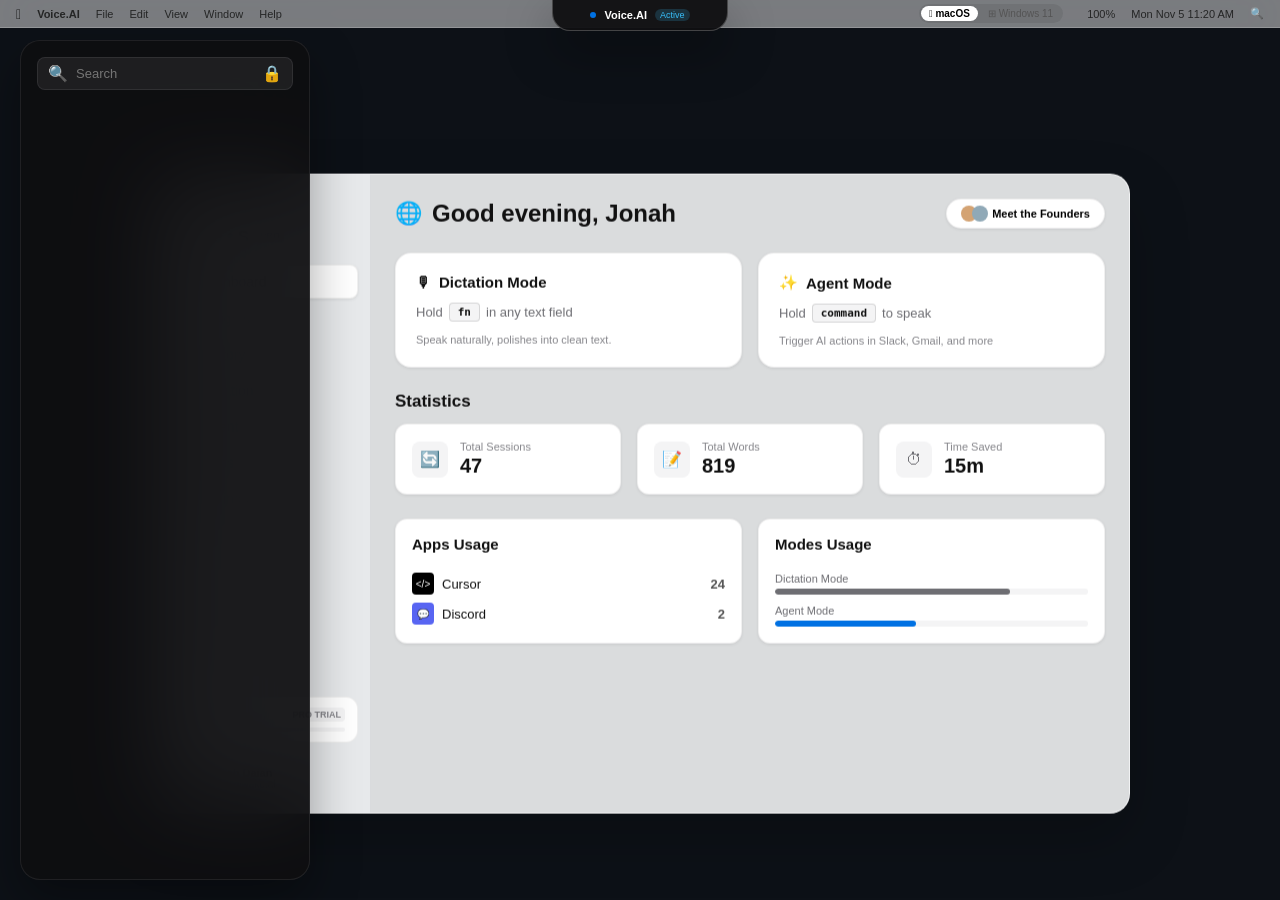
==== commit 5e41bf1e: "feat(windows): Windows 10/11 version, shared .NET core, and Voice.AI rebranding - Extract and verify" ====
--- a/app/index.html
+++ b/app/index.html
@@ -3,7 +3,7 @@
 <head>
   <meta charset="UTF-8">
   <meta name="viewport" content="width=device-width, initial-scale=1.0">
-  <title>VoiceOS — Notch Glass Island & Circle to Ask</title>
+  <title>Voice.AI — Notch Glass Island & Circle to Ask</title>
   <link rel="stylesheet" href="../tokens.css">
   <link rel="stylesheet" href="styles.css">
 </head>
@@ -13,7 +13,7 @@
   <header class="macos-menubar">
     <div class="menubar-left">
       <span class="menubar-apple-logo"></span>
-      <span class="menubar-item active">VoiceOS</span>
+      <span class="menubar-item active">Voice.AI</span>
       <span class="menubar-item">File</span>
       <span class="menubar-item">Edit</span>
       <span class="menubar-item">View</span>
@@ -47,7 +47,7 @@
       <!-- 1. Resting State: Blends with MacBook Notch -->
       <div class="island-resting-content" id="islandResting">
         <div class="island-resting-dot" id="islandStateDot"></div>
-        <span class="island-resting-label">VoiceOS</span>
+        <span class="island-resting-label">Voice.AI</span>
         <span class="island-resting-badge" id="islandStateBadge">Active</span>
       </div>
 
@@ -61,7 +61,7 @@
               <line x1="2" y1="12" x2="22" y2="12"></line>
               <path d="M12 2a15.3 15.3 0 0 1 4 10 15.3 15.3 0 0 1-4 10 15.3 15.3 0 0 1-4-10 15.3 15.3 0 0 1 4-10z"></path>
             </svg>
-            <span>VoiceOS Notch Island</span>
+            <span>Voice.AI Notch Island</span>
           </div>
 
           <div class="island-header-actions">
@@ -139,8 +139,8 @@
           <div class="meeting-card-time">Monday, June 15, 2026, 2:00 PM - 3:00 PM PDT</div>
           <div class="meeting-card-attendees">
             <span>Attendees: </span>
-            <a href="mailto:kai@voiceos.com" style="color: #4da3ff; text-decoration: underline;">kai@voiceos.com</a>, 
-            <a href="mailto:maksim@voiceos.com" style="color: #4da3ff; text-decoration: underline;">maksim@voiceos.com</a>
+            <a href="mailto:kai@voice.ai.com" style="color: #4da3ff; text-decoration: underline;">kai@voice.ai.com</a>, 
+            <a href="mailto:maksim@voice.ai.com" style="color: #4da3ff; text-decoration: underline;">maksim@voice.ai.com</a>
           </div>
           <div class="meeting-card-link-row">
             <a href="https://meet.google.com" target="_blank" class="gmeet-link" style="color: #4da3ff; font-size: 13px; text-decoration: underline;">Google Meet Link</a>
@@ -223,7 +223,7 @@
     <div class="drawer-threads-list" id="drawerThreadsList"></div>
   </aside>
 
-  <!-- Main VoiceOS Application Window -->
+  <!-- Main Voice.AI Application Window -->
   <main class="app-window" id="appWindow">
     
     <!-- Sidebar -->
@@ -428,7 +428,7 @@
 
         <div class="build-app-card">
           <h3 style="font-size: 16px; font-weight: bold;">Build an app</h3>
-          <p style="font-size: 13px; color: #6e6e73;">Describe in a sentence and VoiceOS builds it. Test, save, share.</p>
+          <p style="font-size: 13px; color: #6e6e73;">Describe in a sentence and Voice.AI builds it. Test, save, share.</p>
           <div class="build-input-row">
             <input type="text" class="build-input-field" placeholder="Type or hold fn shift to speak">
             <button class="btn-secondary" id="openAppBuilderBtn">Create</button>
@@ -444,7 +444,7 @@
             </div>
             <div class="powered-pill">
               <span style="opacity: 0.7;">Powered by</span>
-              <span style="font-weight: bold;">VoiceOS</span>
+              <span style="font-weight: bold;">Voice.AI</span>
             </div>
           </div>
           <div class="apps-grid" id="appsGrid"></div>
@@ -476,9 +476,9 @@
         <div id="sectionMcpServer" style="display: none; flex-direction: column; gap: 16px;">
           <div class="mode-card">
             <h3 style="font-size: 16px; font-weight: bold;">Connect Custom MCP Server</h3>
-            <p style="font-size: 12px; color: #6e6e73;">VoiceOS connects to any Model Context Protocol SSE/stdio endpoint, introspects its capabilities via tools/list, and creates a typed integration manifest.</p>
+            <p style="font-size: 12px; color: #6e6e73;">Voice.AI connects to any Model Context Protocol SSE/stdio endpoint, introspects its capabilities via tools/list, and creates a typed integration manifest.</p>
             <div style="display: flex; gap: 8px; margin-top: 6px;">
-              <input type="text" id="mcpEndpointInput" class="build-input-field" placeholder="http://localhost:8000/sse or say 'VoiceOS, add MCP server at ...'" value="http://localhost:8000/sse" style="flex: 1;">
+              <input type="text" id="mcpEndpointInput" class="build-input-field" placeholder="http://localhost:8000/sse or say 'Voice.AI, add MCP server at ...'" value="http://localhost:8000/sse" style="flex: 1;">
               <button class="btn-secondary" id="btnIntrospectMcp">Handshake & Introspect</button>
             </div>
           </div>
@@ -499,7 +499,7 @@
             </div>
             <button class="btn-apply-fix" id="btnApply1ClickFix">Apply 1-Click Fix</button>
           </div>
-          <p style="font-size: 12px; color: #6e6e73; margin: 0;">macOS system dictation is bound to double-tap 'fn'. VoiceOS hold-to-speak (250ms threshold) safely passes through short taps for Globe/Emoji, but applying the fix cleanly disables system double-tap.</p>
+          <p style="font-size: 12px; color: #6e6e73; margin: 0;">macOS system dictation is bound to double-tap 'fn'. Voice.AI hold-to-speak (250ms threshold) safely passes through short taps for Globe/Emoji, but applying the fix cleanly disables system double-tap.</p>
           <div style="font-size: 11px; background: rgba(0,0,0,0.04); padding: 4px 8px; border-radius: 4px; font-family: monospace; color: #444;">
             Terminal: defaults write com.apple.HIToolbox AppleDictationAutoEnable -bool false
           </div>
@@ -544,7 +544,7 @@
           <!-- Interactive Tap vs Hold Tester -->
           <div class="key-tester-interactive-box" style="margin-top: 12px;">
             <button class="btn-press-hold-test" id="btnTestHoldKey">Press & Hold Test Key (fn)</button>
-            <div style="font-size: 12px; font-weight: 600;" id="keyTesterFeedback">Tap quickly (< 250ms) for Emoji passthrough or hold for VoiceOS</div>
+            <div style="font-size: 12px; font-weight: 600;" id="keyTesterFeedback">Tap quickly (< 250ms) for Emoji passthrough or hold for Voice.AI</div>
           </div>
         </div>
 
@@ -700,7 +700,7 @@
 
               <div class="transcript-pane" style="border-color: rgba(0, 122, 255, 0.3);">
                 <div class="transcript-pane-header">
-                  <span style="color: #007aff;">VoiceOS Polished Text</span>
+                  <span style="color: #007aff;">Voice.AI Polished Text</span>
                   <span id="cleanWordCount" style="color: #007aff;">0 words</span>
                 </div>
                 <div class="transcript-text" id="polishedTranscriptView" style="font-weight: 500;">—</div>
@@ -865,7 +865,7 @@
           <span id="permModalPublisher" style="font-size: 12px; color: #8e8e93;">Publisher</span>
         </div>
       </div>
-      <p style="font-size: 13px; color: #555; margin: 0;">Review minimal scopes requested before connecting. VoiceOS enforces payload-bound confirmations for consequential operations.</p>
+      <p style="font-size: 13px; color: #555; margin: 0;">Review minimal scopes requested before connecting. Voice.AI enforces payload-bound confirmations for consequential operations.</p>
       
       <div id="permScopesList" style="display: flex; flex-direction: column; gap: 8px; max-height: 200px; overflow-y: auto;"></div>
 
@@ -891,7 +891,7 @@
       <div class="modal-body-sky">
         <div class="ripple-glow-ring"></div>
         <span class="badge-beta" style="margin-bottom: 12px;">BETA</span>
-        <h2 class="modal-title" style="font-size: 38px; font-weight: 800; letter-spacing: -0.5px; margin-bottom: 8px;">Tell VoiceOS what to build</h2>
+        <h2 class="modal-title" style="font-size: 38px; font-weight: 800; letter-spacing: -0.5px; margin-bottom: 8px;">Tell Voice.AI what to build</h2>
         <p class="modal-subtitle" style="font-size: 15px; color: #6e6e73; margin-bottom: 28px;">Describe it in your own words, or paste an MCP server URL.</p>
 
         <div class="modal-textarea-container" style="background: #ffffff; border-radius: 20px; box-shadow: 0 15px 35px rgba(0, 0, 0, 0.06); border: 1px solid rgba(0, 0, 0, 0.05); padding: 18px 20px; width: 100%; max-width: 540px;">
@@ -909,7 +909,7 @@
   </div>
 
   <!-- Toast Notice -->
-  <div class="toast-notice" id="toastNotice">VoiceOS Agent initialized</div>
+  <div class="toast-notice" id="toastNotice">Voice.AI Agent initialized</div>
 
   <script src="app.js"></script>
 </body>
--- a/app/styles.css
+++ b/app/styles.css
@@ -1,7 +1,7 @@
 @import url('../tokens.css');
 
 /* ==========================================================================
-   VoiceOS Native Tahoe Liquid Glass Desktop Stylesheet
+   Voice.AI Native Tahoe Liquid Glass Desktop Stylesheet
    ADD-ON: Continuous Notch-Attached Glass Island + Circle to Ask Overlay
    ========================================================================== */
 
@@ -718,7 +718,7 @@
   flex-shrink: 0;
 }
 
-/* Main VoiceOS App Window */
+/* Main Voice.AI App Window */
 .app-window {
   position: absolute;
   top: 52%;
@@ -1747,7 +1747,7 @@
   color: #1d1d1f;
 }
 
-.badge-verified-voiceos {
+.badge-verified-voice.ai {
   font-size: 10px;
   font-weight: 600;
   background: rgba(0, 122, 255, 0.1);
